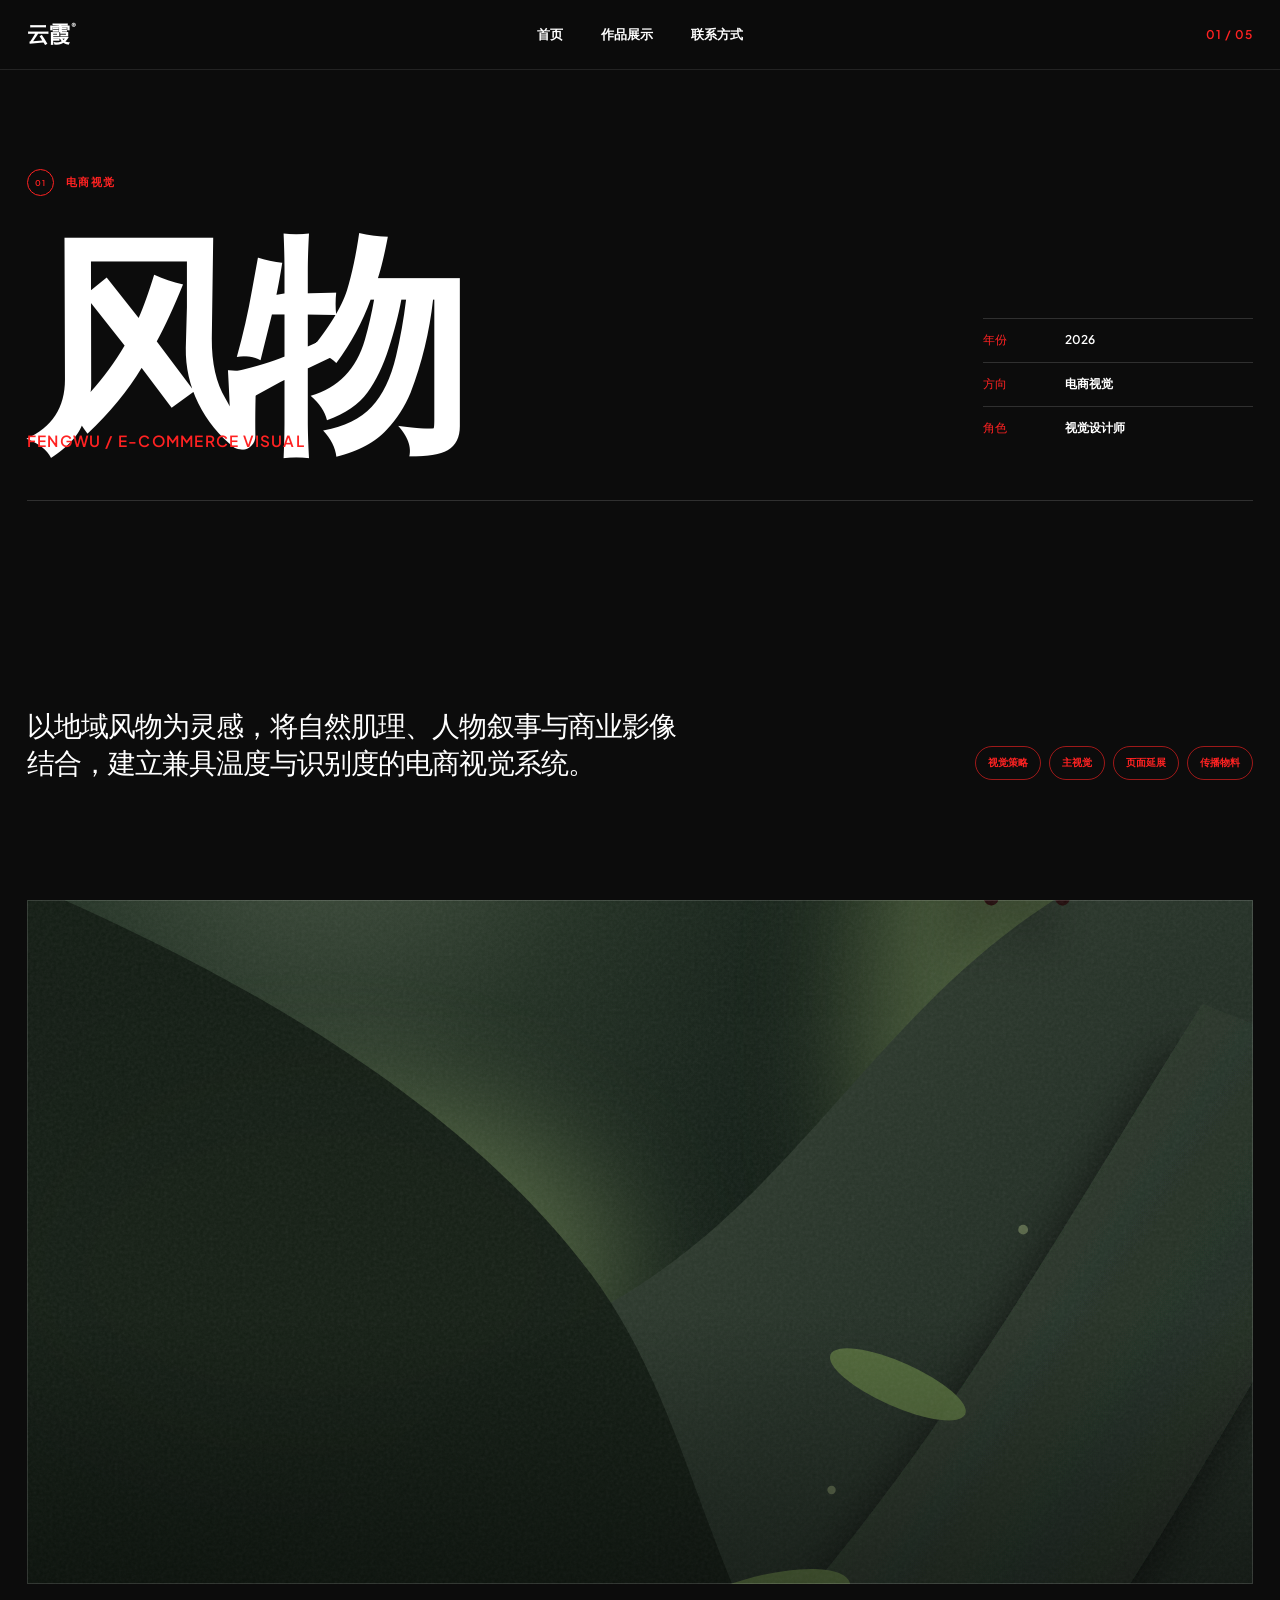
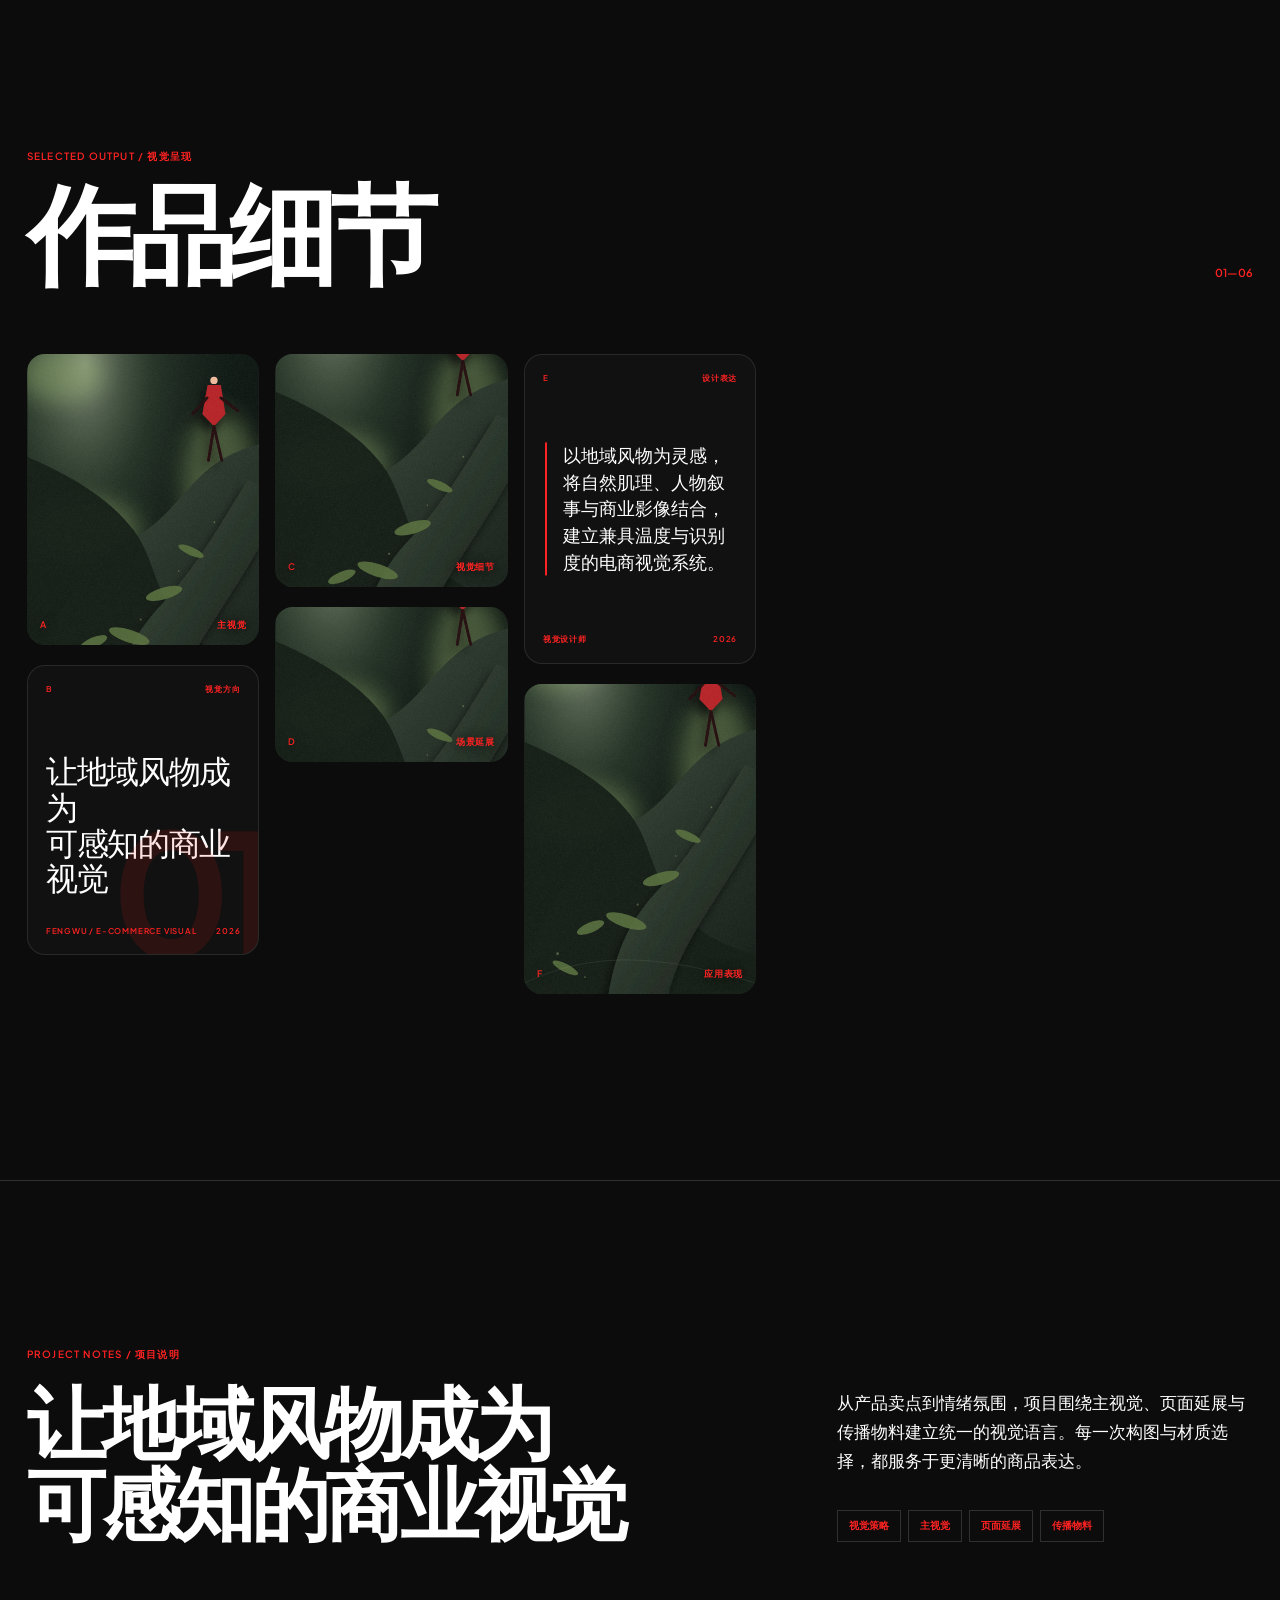
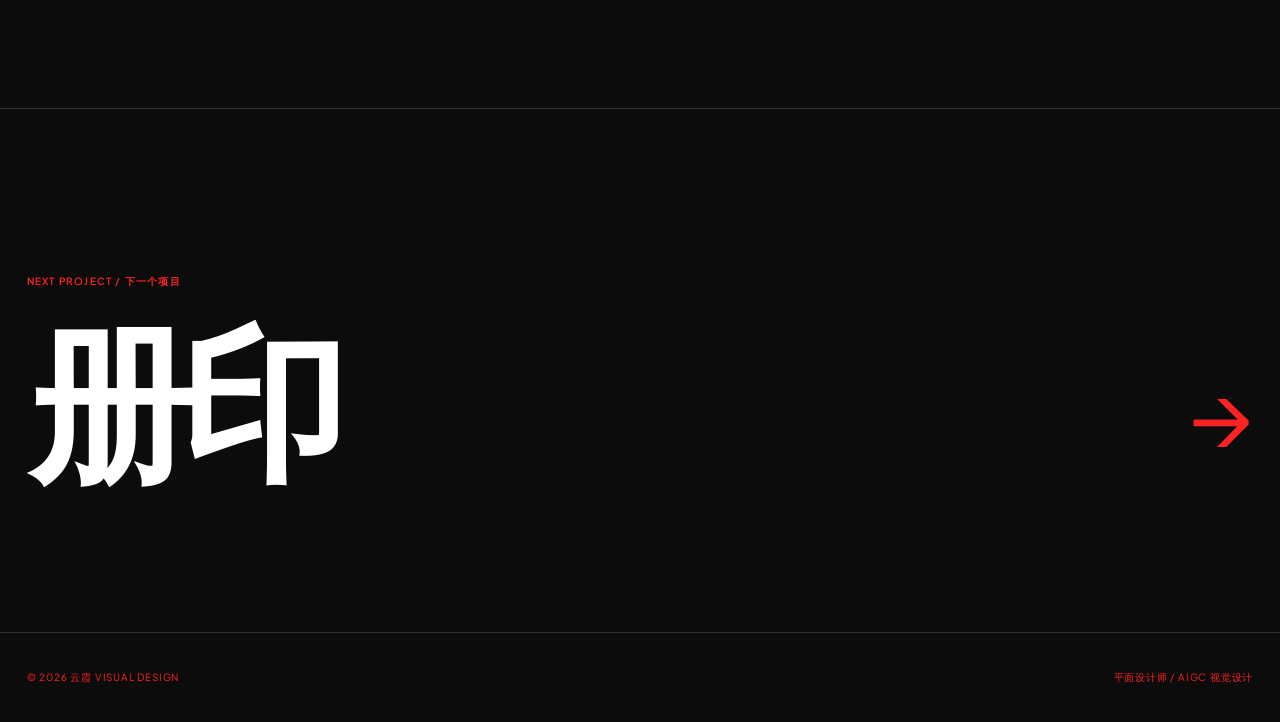
==== works/fengwu/index.html @ 3087b974 "Add project detail pages" ====
<!doctype html>
<html lang="zh-CN">
  <head>
    <meta charset="UTF-8" />
    <meta name="viewport" content="width=device-width, initial-scale=1.0" />
    <meta name="description" content="云霞视觉设计项目：风物，电商视觉与视觉设计。" />
    <title>风物｜云霞视觉设计</title>
    <link rel="stylesheet" href="../project.css" />
  </head>
  <body data-project="fengwu">
    <div class="project-progress"><span data-project-progress></span></div>
    <header class="project-nav">
      <a class="project-logo cursor-target" href="../../index.html" data-cursor-label="返回首页">云霞<span>®</span></a>
      <nav>
        <a class="cursor-target" href="../../index.html" data-cursor-label="首页">首页</a>
        <a class="cursor-target" href="../../index.html#other-works" data-cursor-label="作品展示">作品展示</a>
        <a class="cursor-target" href="../../index.html#contact" data-cursor-label="联系方式">联系方式</a>
      </nav>
      <span class="project-counter" data-project-counter>01 / 05</span>
    </header>
    <main class="project-main">
      <section class="project-hero">
        <div>
          <p class="project-kicker"><span data-hero-index>01</span><span data-hero-category>电商视觉</span></p>
          <h1 data-hero-title>风物</h1>
          <p class="project-english" data-hero-english>FENGWU / E-COMMERCE VISUAL</p>
        </div>
        <dl class="project-meta">
          <div><dt>年份</dt><dd data-project-year>2026</dd></div>
          <div><dt>方向</dt><dd data-project-category>电商视觉</dd></div>
          <div><dt>角色</dt><dd data-project-role>视觉设计师</dd></div>
        </dl>
        <div class="project-intro">
          <p data-hero-intro></p>
          <ul class="project-tags" data-project-tags></ul>
        </div>
      </section>
      <figure class="hero-cover" data-cover-frame>
        <img data-cover-image src="../../assets/project-bloom.svg" alt="风物项目主视觉" />
      </figure>
      <section class="gallery-section">
        <header class="gallery-head" data-reveal>
          <div><p>SELECTED OUTPUT / 视觉呈现</p><h2>作品细节</h2></div>
          <span>01—06</span>
        </header>
        <div class="project-gallery" data-project-gallery></div>
      </section>
      <section class="project-notes">
        <div data-reveal><p class="notes-label">PROJECT NOTES / 项目说明</p><h2 data-note-title></h2></div>
        <div class="notes-copy" data-reveal><p data-note-copy></p><div class="notes-tags" data-note-tags></div></div>
      </section>
      <a class="next-project cursor-target" href="../ceyin/" data-next-link data-cursor-label="查看下一个项目">
        <div><p class="next-label">NEXT PROJECT / 下一个项目</p><h2 data-next-title>册印</h2></div>
        <span class="next-arrow">→</span>
      </a>
      <footer class="project-footer"><span>© 2026 云霞 VISUAL DESIGN</span><span>平面设计师 / AIGC 视觉设计</span></footer>
    </main>
    <script src="../project.js"></script>
    <script src="../../target-cursor.js"></script>
  </body>
</html>
---- works/project.css ----
@font-face {
  font-family: "Plus Jakarta Sans";
  src: url("../fonts/PlusJakartaSans-Variable.woff2") format("woff2");
  font-style: normal;
  font-weight: 200 800;
  font-display: swap;
}

:root {
  --black: #0c0c0c;
  --white: #ffffff;
  --red: #ff2222;
  --line: rgba(255, 255, 255, 0.15);
  --gutter: clamp(20px, 2.1vw, 34px);
}

* {
  box-sizing: border-box;
}

html {
  color-scheme: dark;
  background: var(--black);
  scroll-behavior: smooth;
}

body {
  margin: 0;
  color: var(--white);
  background: var(--black);
  font-family: "Plus Jakarta Sans", "Microsoft YaHei UI", sans-serif;
  -webkit-font-smoothing: antialiased;
}

::selection {
  color: var(--white);
  background: var(--red);
}

a {
  color: inherit;
  text-decoration: none;
}

button {
  color: inherit;
  font: inherit;
}

img {
  display: block;
  width: 100%;
}

.project-progress {
  position: fixed;
  z-index: 120;
  top: 0;
  left: 0;
  width: 100%;
  height: 2px;
  pointer-events: none;
}

.project-progress span {
  display: block;
  width: 0;
  height: 100%;
  background: var(--red);
}

.project-nav {
  position: fixed;
  z-index: 100;
  top: 0;
  left: 0;
  width: 100%;
  height: 70px;
  padding: 0 var(--gutter);
  display: grid;
  grid-template-columns: 1fr auto 1fr;
  align-items: center;
  background: rgba(12, 12, 12, 0.72);
  border-bottom: 1px solid rgba(255, 255, 255, 0.1);
  backdrop-filter: blur(18px);
}

.project-logo {
  justify-self: start;
  display: inline-flex;
  align-items: flex-start;
  gap: 3px;
  font-size: 22px;
  font-weight: 700;
  letter-spacing: -0.06em;
}

.project-logo span {
  margin-top: 2px;
  font-size: 8px;
  letter-spacing: 0;
}

.project-nav nav {
  display: flex;
  gap: clamp(22px, 3vw, 48px);
  font-size: 13px;
  font-weight: 600;
}

.project-nav nav a,
.next-project,
.project-logo {
  transition: color 0.25s ease;
}

.project-nav nav a:hover,
.next-project:hover,
.project-logo:hover {
  color: var(--red);
}

.project-counter {
  justify-self: end;
  color: var(--red);
  font-size: 12px;
  font-weight: 600;
  letter-spacing: 0.08em;
}

.project-main {
  padding-top: 70px;
}

.project-hero {
  min-height: calc(100vh - 70px);
  padding: clamp(90px, 11vh, 140px) var(--gutter) 70px;
  display: grid;
  grid-template-columns: minmax(0, 1fr) minmax(270px, 0.28fr);
  grid-template-rows: auto 1fr auto;
  gap: 50px var(--gutter);
  opacity: 0;
  transform: translateY(18px);
  transition: opacity 0.8s ease, transform 0.8s ease;
}

.project-hero.is-visible {
  opacity: 1;
  transform: none;
}

.project-kicker {
  margin: 0;
  display: flex;
  align-items: center;
  gap: 12px;
  color: var(--red);
  font-size: 11px;
  font-weight: 600;
  letter-spacing: 0.12em;
}

.project-kicker span:first-child {
  width: 27px;
  height: 27px;
  border: 1px solid var(--red);
  border-radius: 50%;
  display: grid;
  place-items: center;
  font-size: 8px;
}

.project-hero h1 {
  align-self: center;
  margin: 50px 0 10px;
  font-size: clamp(120px, 18vw, 280px);
  font-weight: 700;
  line-height: 0.76;
  letter-spacing: -0.08em;
}

.project-english {
  margin: 0;
  color: var(--red);
  font-size: clamp(13px, 1.2vw, 18px);
  font-weight: 600;
  letter-spacing: 0.08em;
}

.project-meta {
  align-self: end;
  margin: 0;
}

.project-meta div {
  display: grid;
  grid-template-columns: 70px 1fr;
  gap: 12px;
  padding: 13px 0;
  border-top: 1px solid var(--line);
  font-size: 12px;
}

.project-meta dt {
  color: var(--red);
}

.project-meta dd {
  margin: 0;
  font-weight: 600;
}

.project-intro {
  grid-column: 1 / -1;
  display: grid;
  grid-template-columns: minmax(0, 0.58fr) minmax(300px, 0.42fr);
  align-items: end;
  gap: 7vw;
  padding-top: 26px;
  border-top: 1px solid var(--line);
}

.project-intro > p {
  max-width: 850px;
  margin: 0;
  font-size: clamp(21px, 2.15vw, 34px);
  font-weight: 500;
  line-height: 1.35;
  letter-spacing: -0.035em;
}

.project-tags {
  margin: 0;
  padding: 0;
  display: flex;
  flex-wrap: wrap;
  justify-content: flex-end;
  gap: 8px;
  list-style: none;
}

.project-tags li {
  padding: 9px 12px;
  border: 1px solid rgba(255, 34, 34, 0.6);
  border-radius: 999px;
  color: var(--red);
  font-size: 10px;
  font-weight: 600;
}

.hero-cover {
  position: relative;
  height: min(76vh, 900px);
  min-height: 540px;
  margin: 0 var(--gutter);
  overflow: hidden;
  background: #161616;
}

.hero-cover::after {
  content: "";
  position: absolute;
  inset: 0;
  box-shadow: inset 0 0 0 1px rgba(255, 255, 255, 0.14);
  background: linear-gradient(180deg, transparent 60%, rgba(0, 0, 0, 0.34));
  pointer-events: none;
}

.hero-cover img {
  width: 100%;
  height: 100%;
  object-fit: cover;
  transform: scale(1.015);
  transition: transform 1.4s cubic-bezier(0.2, 0.7, 0.2, 1);
}

.hero-cover:hover img {
  transform: scale(1);
}

.gallery-section,
.project-notes,
.next-project {
  padding: clamp(110px, 13vw, 210px) var(--gutter);
}

.gallery-head {
  margin-bottom: 75px;
  display: flex;
  justify-content: space-between;
  align-items: flex-end;
  gap: 30px;
}

.gallery-head p,
.notes-label,
.next-label {
  margin: 0;
  color: var(--red);
  font-size: 10px;
  font-weight: 600;
  letter-spacing: 0.12em;
}

.gallery-head h2,
.project-notes h2 {
  margin: 18px 0 0;
  font-size: clamp(54px, 8.4vw, 132px);
  font-weight: 600;
  line-height: 0.9;
  letter-spacing: -0.065em;
}

.gallery-head > span {
  color: var(--red);
  font-size: 11px;
  font-weight: 600;
}

.project-gallery {
  columns: 5;
  column-gap: 16px;
}

.gallery-card {
  display: inline-block;
  width: 100%;
  margin: 0 0 16px;
  overflow: hidden;
  border-radius: 18px;
  break-inside: avoid;
}

.gallery-card--image {
  position: relative;
  aspect-ratio: var(--ratio);
  background: #171717;
}

.gallery-card--image img {
  width: 100%;
  height: 100%;
  object-fit: cover;
  object-position: var(--position);
  transition: transform 0.9s cubic-bezier(0.2, 0.7, 0.2, 1);
}

.gallery-card--image:hover img {
  transform: scale(1.04);
}

.gallery-card--image figcaption {
  position: absolute;
  right: 13px;
  bottom: 13px;
  left: 13px;
  display: flex;
  justify-content: space-between;
  color: var(--red);
  font-size: 9px;
  font-weight: 600;
  letter-spacing: 0.08em;
  text-shadow: 0 1px 12px rgba(0, 0, 0, 0.8);
}

.gallery-card--type,
.gallery-card--quote {
  position: relative;
  aspect-ratio: var(--ratio);
  padding: 18px;
  background: #111111;
  border: 1px solid rgba(255, 255, 255, 0.1);
}

.gallery-card__head,
.gallery-card__foot {
  display: flex;
  justify-content: space-between;
  gap: 12px;
  color: var(--red);
  font-size: 8px;
  font-weight: 600;
  letter-spacing: 0.1em;
}

.gallery-card--type h3 {
  position: absolute;
  right: 18px;
  bottom: 58px;
  left: 18px;
  margin: 0;
  font-size: clamp(25px, 2.5vw, 38px);
  font-weight: 500;
  line-height: 1.12;
  letter-spacing: -0.04em;
}

.gallery-card__mark {
  position: absolute;
  right: -8px;
  bottom: -20px;
  color: rgba(255, 34, 34, 0.12);
  font-size: 170px;
  font-weight: 700;
  line-height: 1;
  letter-spacing: -0.1em;
}

.gallery-card--quote blockquote {
  position: absolute;
  top: 50%;
  right: 20px;
  left: 20px;
  margin: 0;
  padding-left: 16px;
  border-left: 2px solid var(--red);
  font-size: 18px;
  font-weight: 500;
  line-height: 1.48;
  transform: translateY(-50%);
}

.gallery-card__foot {
  position: absolute;
  right: 18px;
  bottom: 18px;
  left: 18px;
}

.project-notes {
  display: grid;
  grid-template-columns: minmax(0, 0.9fr) minmax(300px, 0.55fr);
  gap: 10vw;
  border-top: 1px solid var(--line);
}

.project-notes h2 {
  max-width: 850px;
  font-size: clamp(50px, 6.2vw, 90px);
  line-height: 1.02;
  letter-spacing: -0.055em;
}

.notes-copy {
  align-self: end;
}

.notes-copy p {
  margin: 0 0 35px;
  font-size: 17px;
  line-height: 1.7;
}

.notes-tags {
  display: flex;
  flex-wrap: wrap;
  gap: 7px;
}

.notes-tags span {
  padding: 8px 11px;
  border: 1px solid var(--line);
  color: var(--red);
  font-size: 10px;
  font-weight: 600;
}

.next-project {
  min-height: 58vh;
  display: flex;
  align-items: flex-end;
  justify-content: space-between;
  gap: 30px;
  border-top: 1px solid var(--line);
}

.next-project h2 {
  margin: 40px 0 0;
  font-size: clamp(72px, 13vw, 210px);
  line-height: 0.82;
  letter-spacing: -0.075em;
}

.next-arrow {
  padding-bottom: 10px;
  color: var(--red);
  font-size: clamp(50px, 7vw, 110px);
  line-height: 1;
}

.project-footer {
  min-height: 90px;
  padding: 20px var(--gutter);
  display: flex;
  justify-content: space-between;
  align-items: center;
  gap: 20px;
  border-top: 1px solid var(--line);
  color: var(--red);
  font-size: 10px;
  letter-spacing: 0.08em;
}

[data-reveal] {
  opacity: 0;
  transform: translateY(24px);
  transition: opacity 0.8s ease, transform 0.8s ease;
}

[data-reveal].is-visible {
  opacity: 1;
  transform: none;
}

.target-cursor {
  position: fixed;
  z-index: 2147483647;
  inset: 0;
  pointer-events: none;
  mix-blend-mode: difference;
}

.target-cursor__corner {
  position: absolute;
  top: 0;
  left: 0;
  box-sizing: border-box;
  border-style: solid;
  border-color: var(--target-cursor-color, #ffffff);
  transform-origin: 0 0;
}

.target-cursor__dot {
  position: absolute;
  top: 0;
  left: 0;
  border-radius: 50%;
  background: var(--target-cursor-color, #ffffff);
}

.target-cursor__label {
  position: absolute;
  top: 0;
  left: 0;
  color: var(--target-cursor-color, #ffffff);
  font-size: 12px;
  font-weight: 500;
  line-height: 1;
  white-space: nowrap;
  opacity: 0;
}

html.target-cursor-active,
html.target-cursor-active * {
  cursor: none !important;
}

@media (max-width: 1100px) {
  .project-gallery {
    columns: 3;
  }

  .project-notes {
    gap: 5vw;
  }
}

@media (max-width: 760px) {
  .project-nav {
    height: 60px;
    grid-template-columns: 1fr auto;
  }

  .project-nav nav {
    display: none;
  }

  .project-counter {
    font-size: 10px;
  }

  .project-main {
    padding-top: 60px;
  }

  .project-hero {
    min-height: auto;
    padding: 90px 20px 55px;
    grid-template-columns: 1fr;
    gap: 34px;
  }

  .project-hero h1 {
    margin: 50px 0 12px;
    font-size: clamp(100px, 32vw, 160px);
  }

  .project-meta {
    width: min(100%, 330px);
  }

  .project-intro {
    grid-template-columns: 1fr;
    gap: 28px;
  }

  .project-intro > p {
    font-size: 20px;
  }

  .project-tags {
    justify-content: flex-start;
  }

  .hero-cover {
    height: 55vh;
    min-height: 390px;
    margin: 0 20px;
  }

  .gallery-section,
  .project-notes,
  .next-project {
    padding: 90px 20px;
  }

  .gallery-head {
    margin-bottom: 45px;
    align-items: flex-start;
    flex-direction: column;
  }

  .gallery-head h2,
  .project-notes h2 {
    font-size: 54px;
  }

  .project-notes h2 {
    font-size: clamp(42px, 12vw, 56px);
    line-height: 1.06;
  }

  .project-gallery {
    columns: 2;
    column-gap: 10px;
  }

  .gallery-card {
    margin-bottom: 10px;
    border-radius: 12px;
  }

  .gallery-card--type h3 {
    font-size: 23px;
  }

  .gallery-card--quote blockquote {
    font-size: 14px;
  }

  .project-notes {
    grid-template-columns: 1fr;
    gap: 50px;
  }

  .next-project {
    min-height: 48vh;
  }

  .next-project h2 {
    font-size: clamp(70px, 23vw, 130px);
  }

  .project-footer {
    align-items: flex-start;
    flex-direction: column;
  }
}

@media (prefers-reduced-motion: reduce) {
  html {
    scroll-behavior: auto;
  }

  *,
  *::before,
  *::after {
    transition-duration: 0.01ms !important;
  }

  [data-reveal],
  .project-hero {
    opacity: 1;
    transform: none;
  }
}
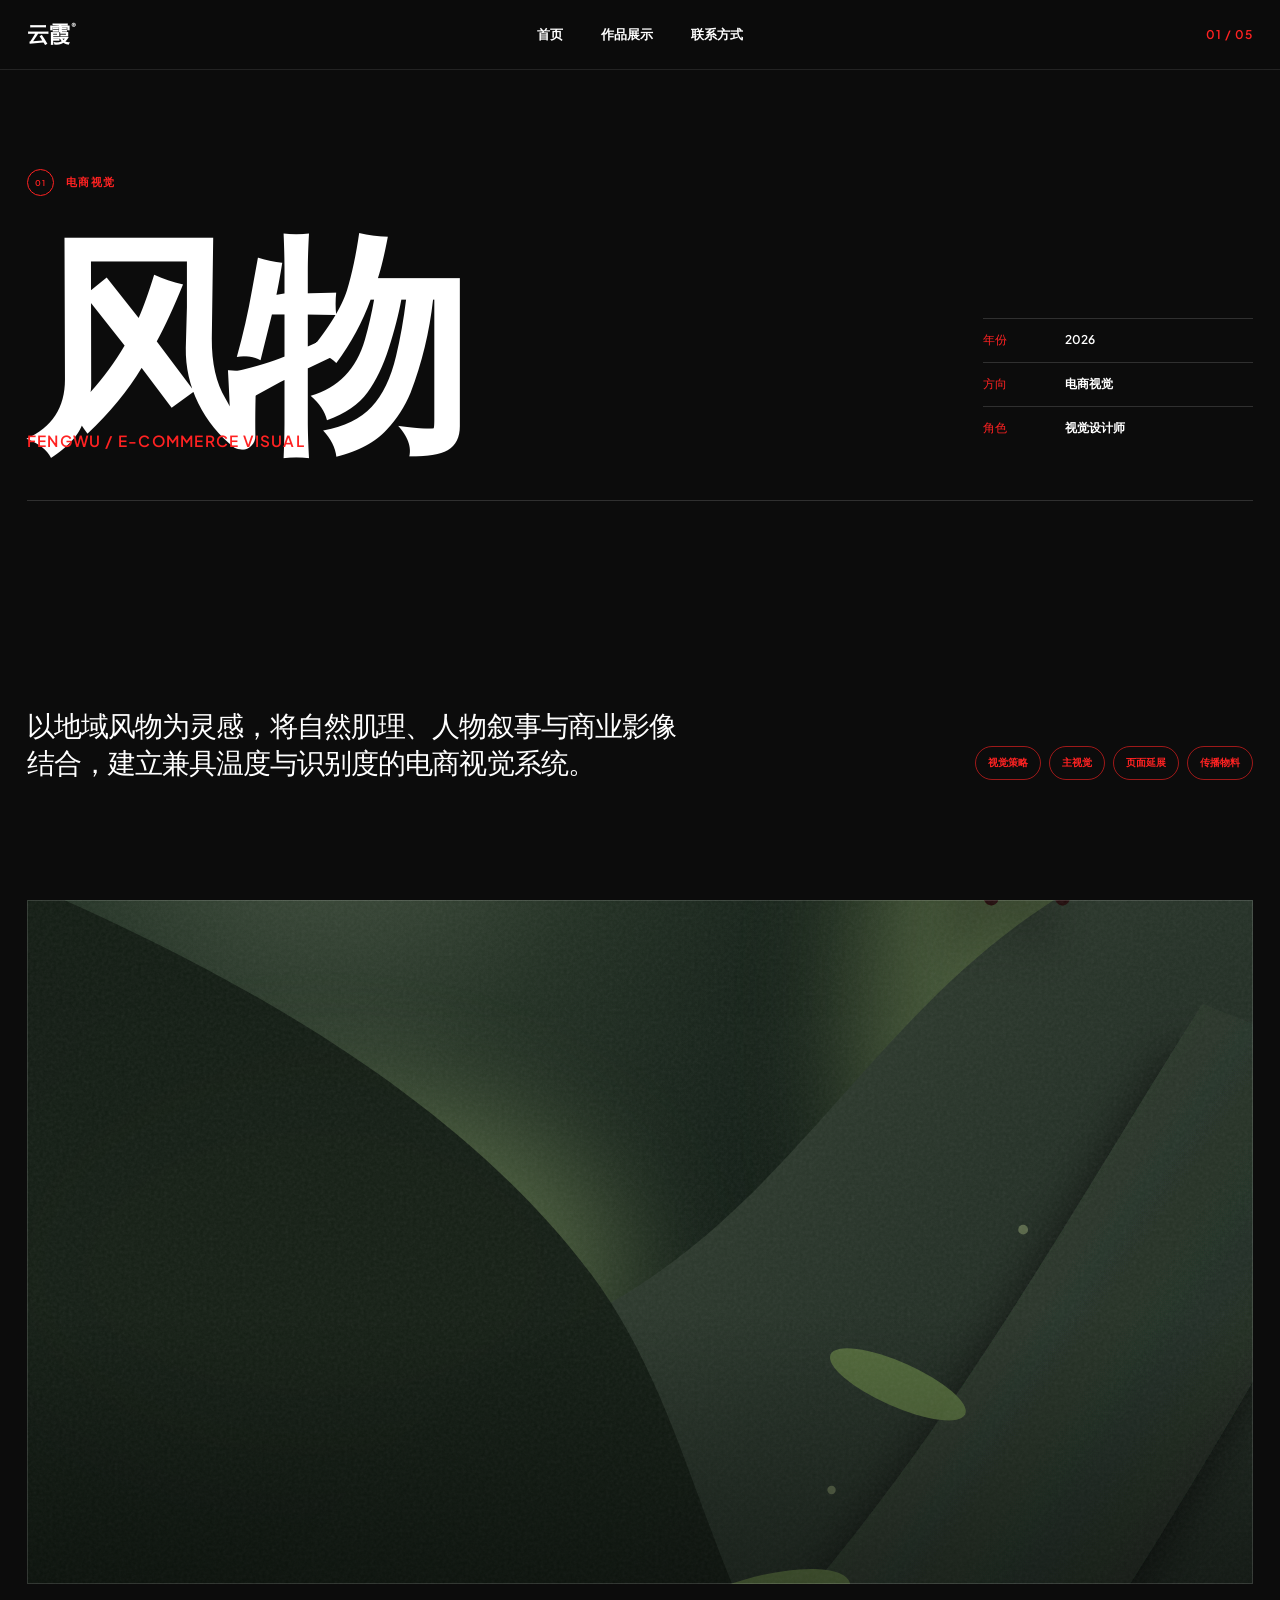
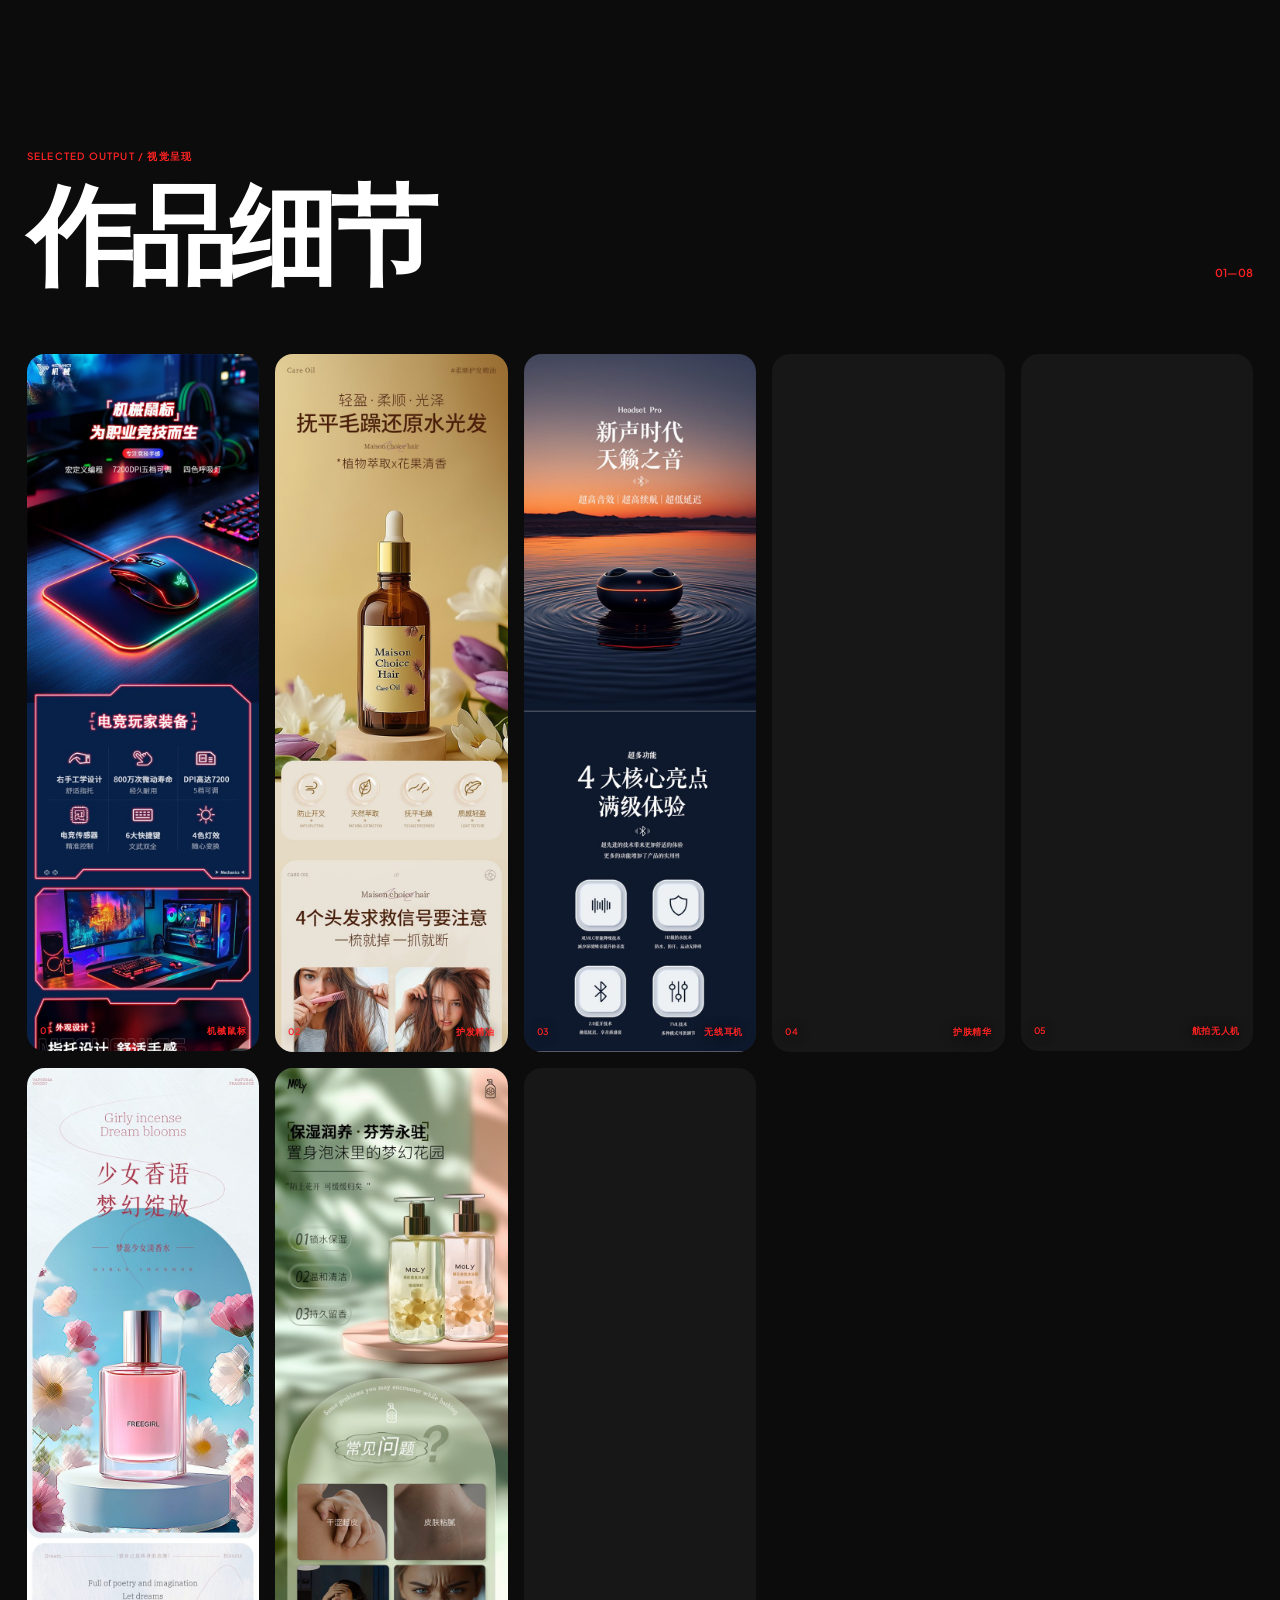
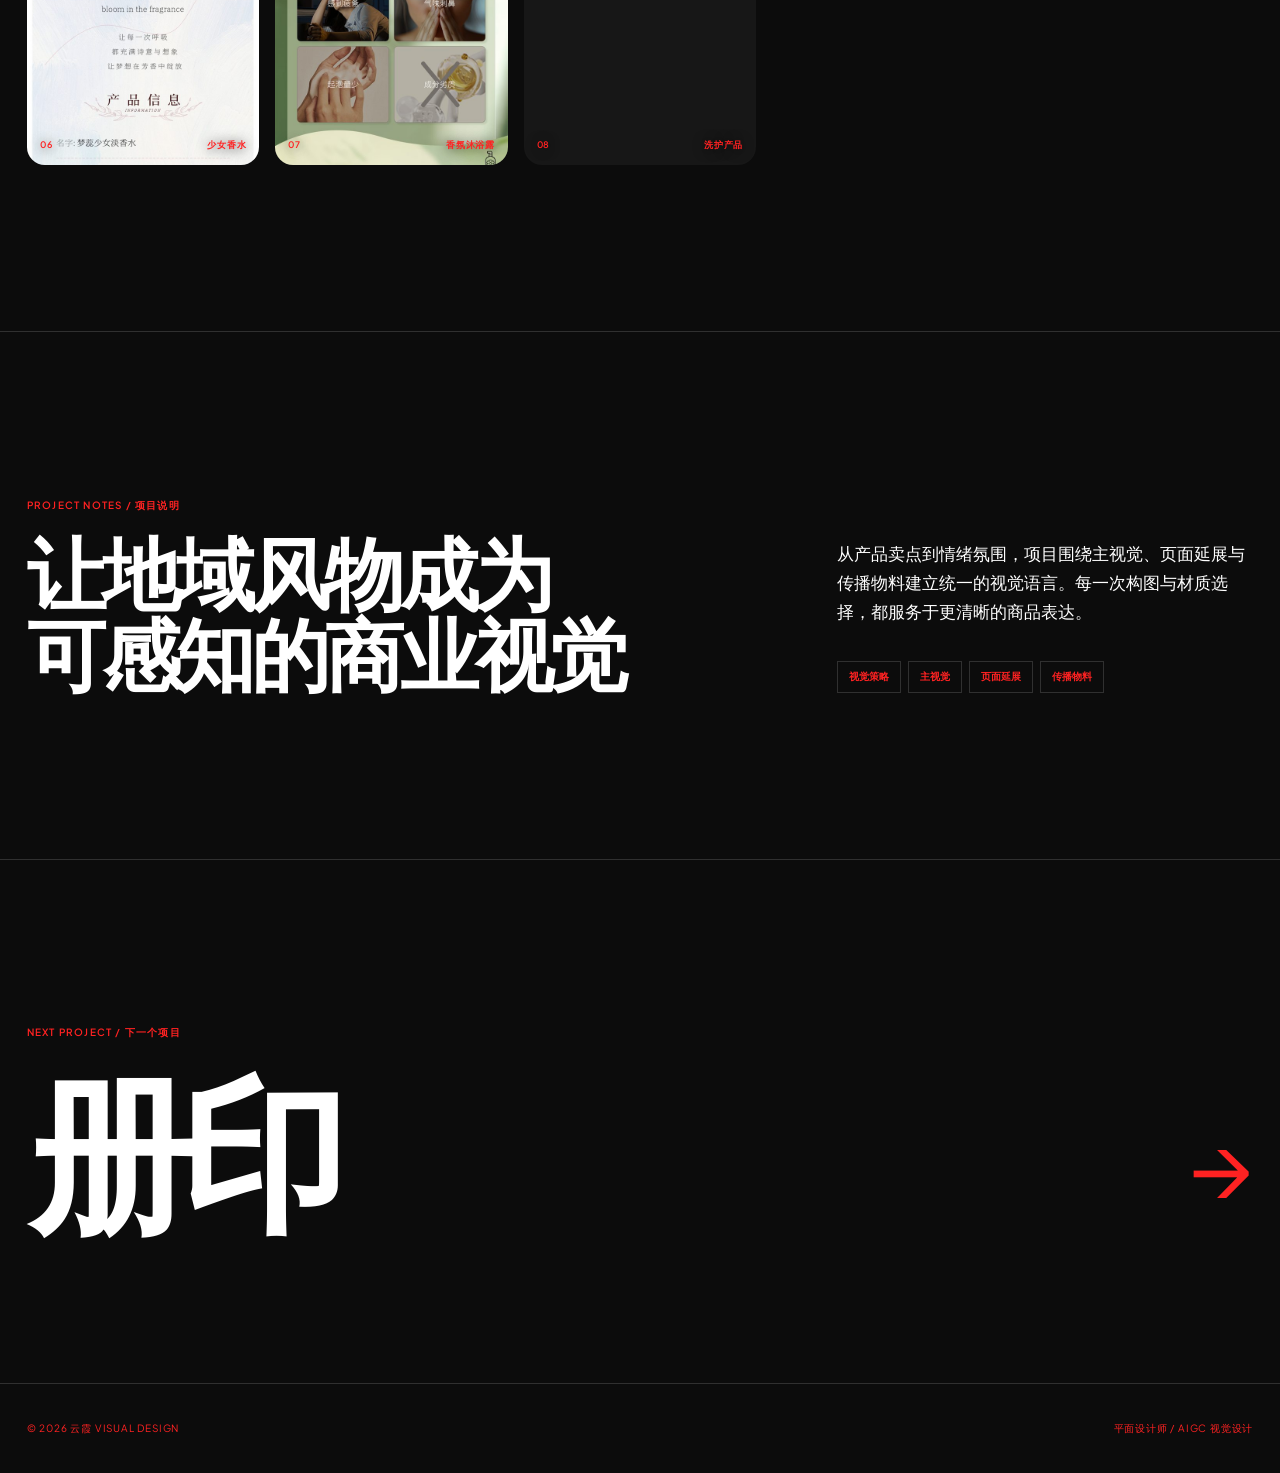
==== commit 9b74a136: "Add Fengwu e-commerce detail gallery" ====
--- a/works/fengwu/index.html
+++ b/works/fengwu/index.html
@@ -41,7 +41,7 @@
       <section class="gallery-section">
         <header class="gallery-head" data-reveal>
           <div><p>SELECTED OUTPUT / 视觉呈现</p><h2>作品细节</h2></div>
-          <span>01—06</span>
+          <span>01—08</span>
         </header>
         <div class="project-gallery" data-project-gallery></div>
       </section>
--- a/works/project.css
+++ b/works/project.css
@@ -322,6 +322,16 @@
   column-gap: 16px;
 }
 
+.project-gallery--grid {
+  display: grid;
+  grid-template-columns: repeat(5, minmax(0, 1fr));
+  gap: 16px;
+}
+
+.project-gallery--grid .gallery-card {
+  margin: 0;
+}
+
 .gallery-card {
   display: inline-block;
   width: 100%;
@@ -560,6 +570,10 @@
     columns: 3;
   }
 
+  .project-gallery--grid {
+    grid-template-columns: repeat(3, minmax(0, 1fr));
+  }
+
   .project-notes {
     gap: 5vw;
   }
@@ -645,6 +659,11 @@
     column-gap: 10px;
   }
 
+  .project-gallery--grid {
+    grid-template-columns: repeat(2, minmax(0, 1fr));
+    gap: 10px;
+  }
+
   .gallery-card {
     margin-bottom: 10px;
     border-radius: 12px;
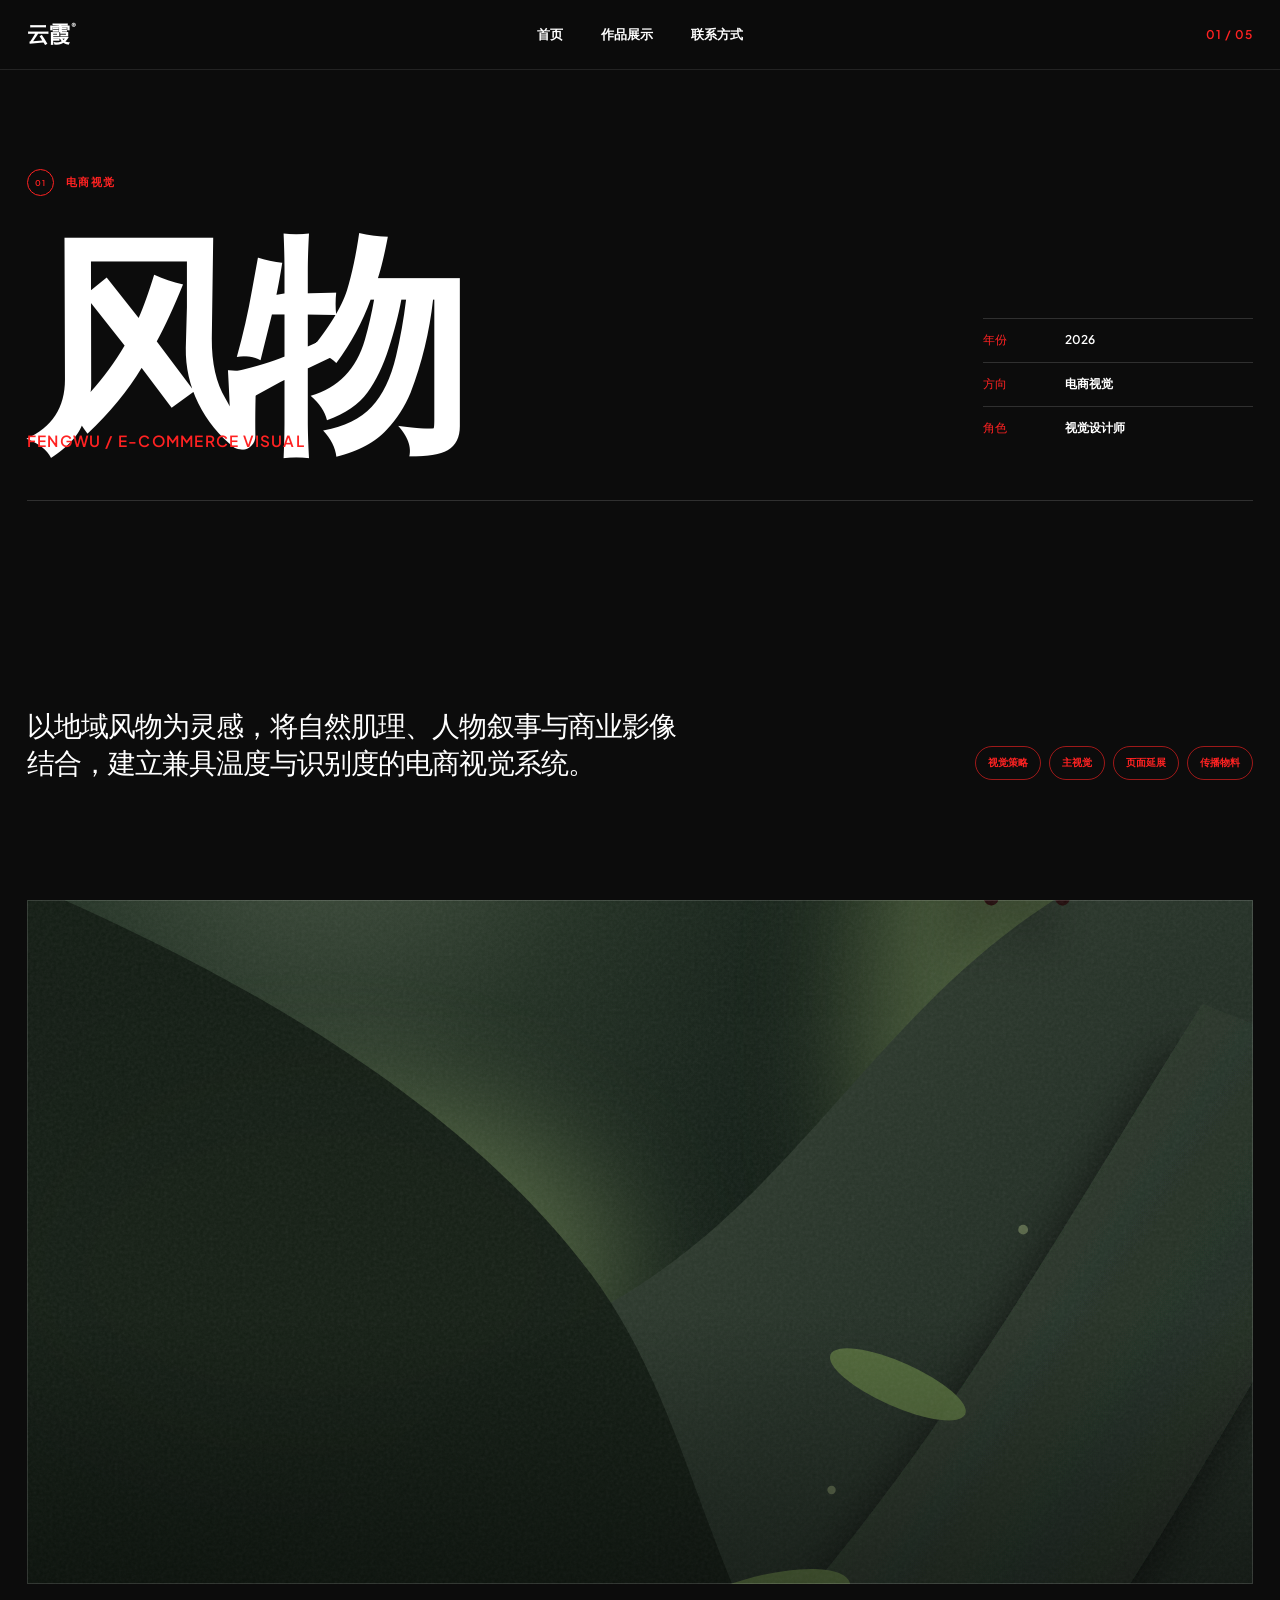
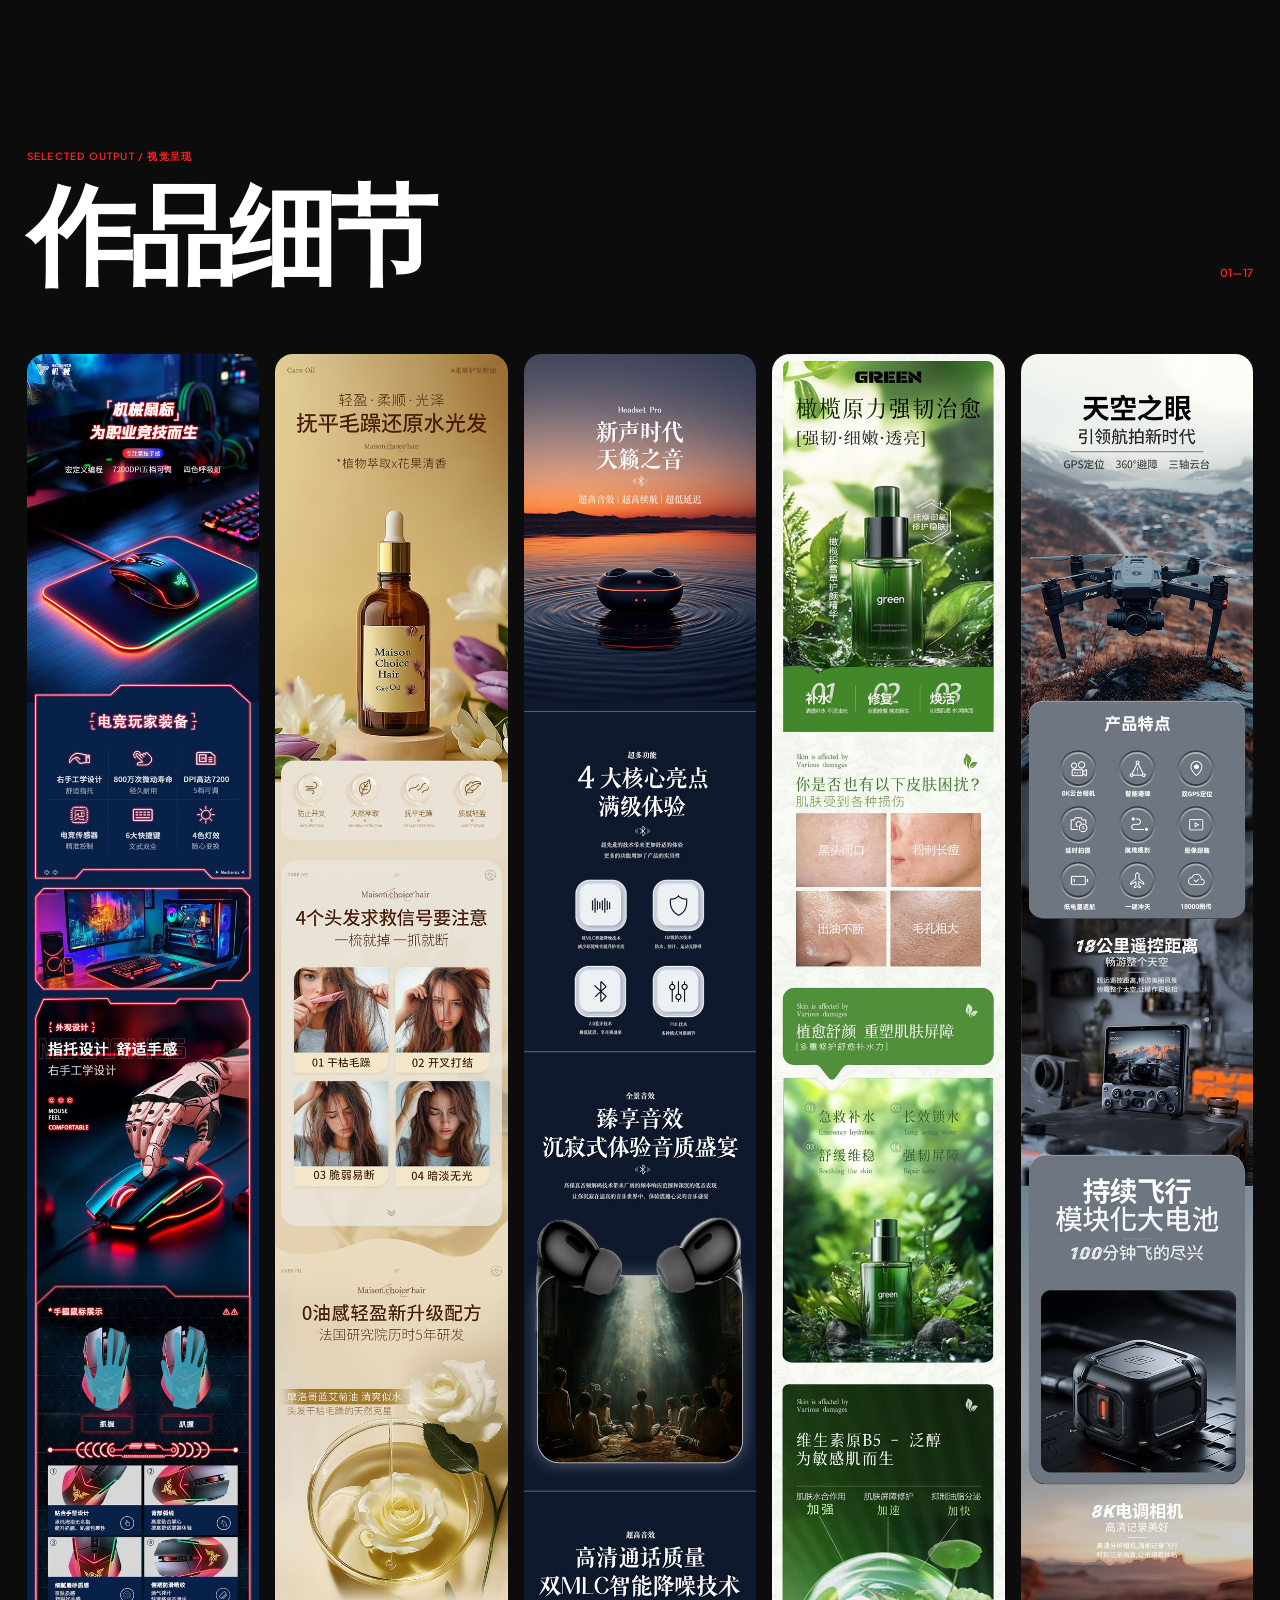
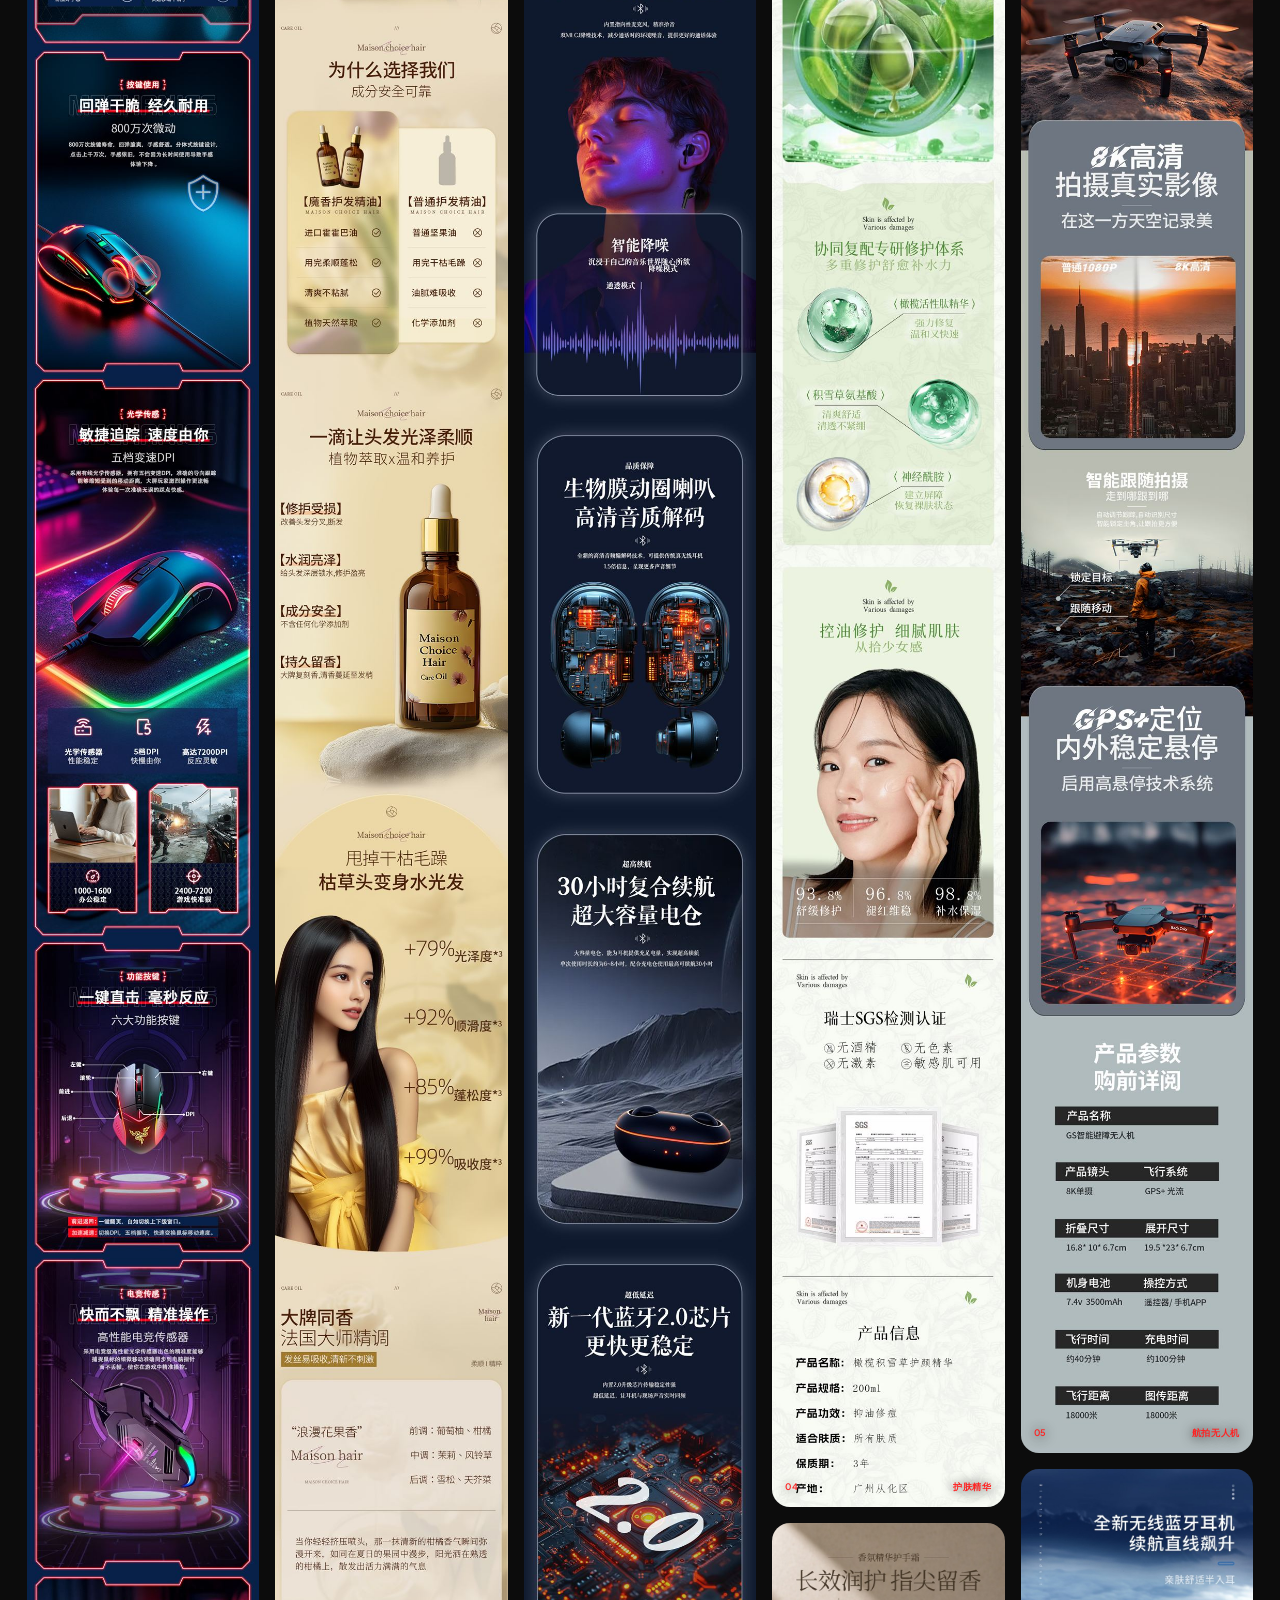
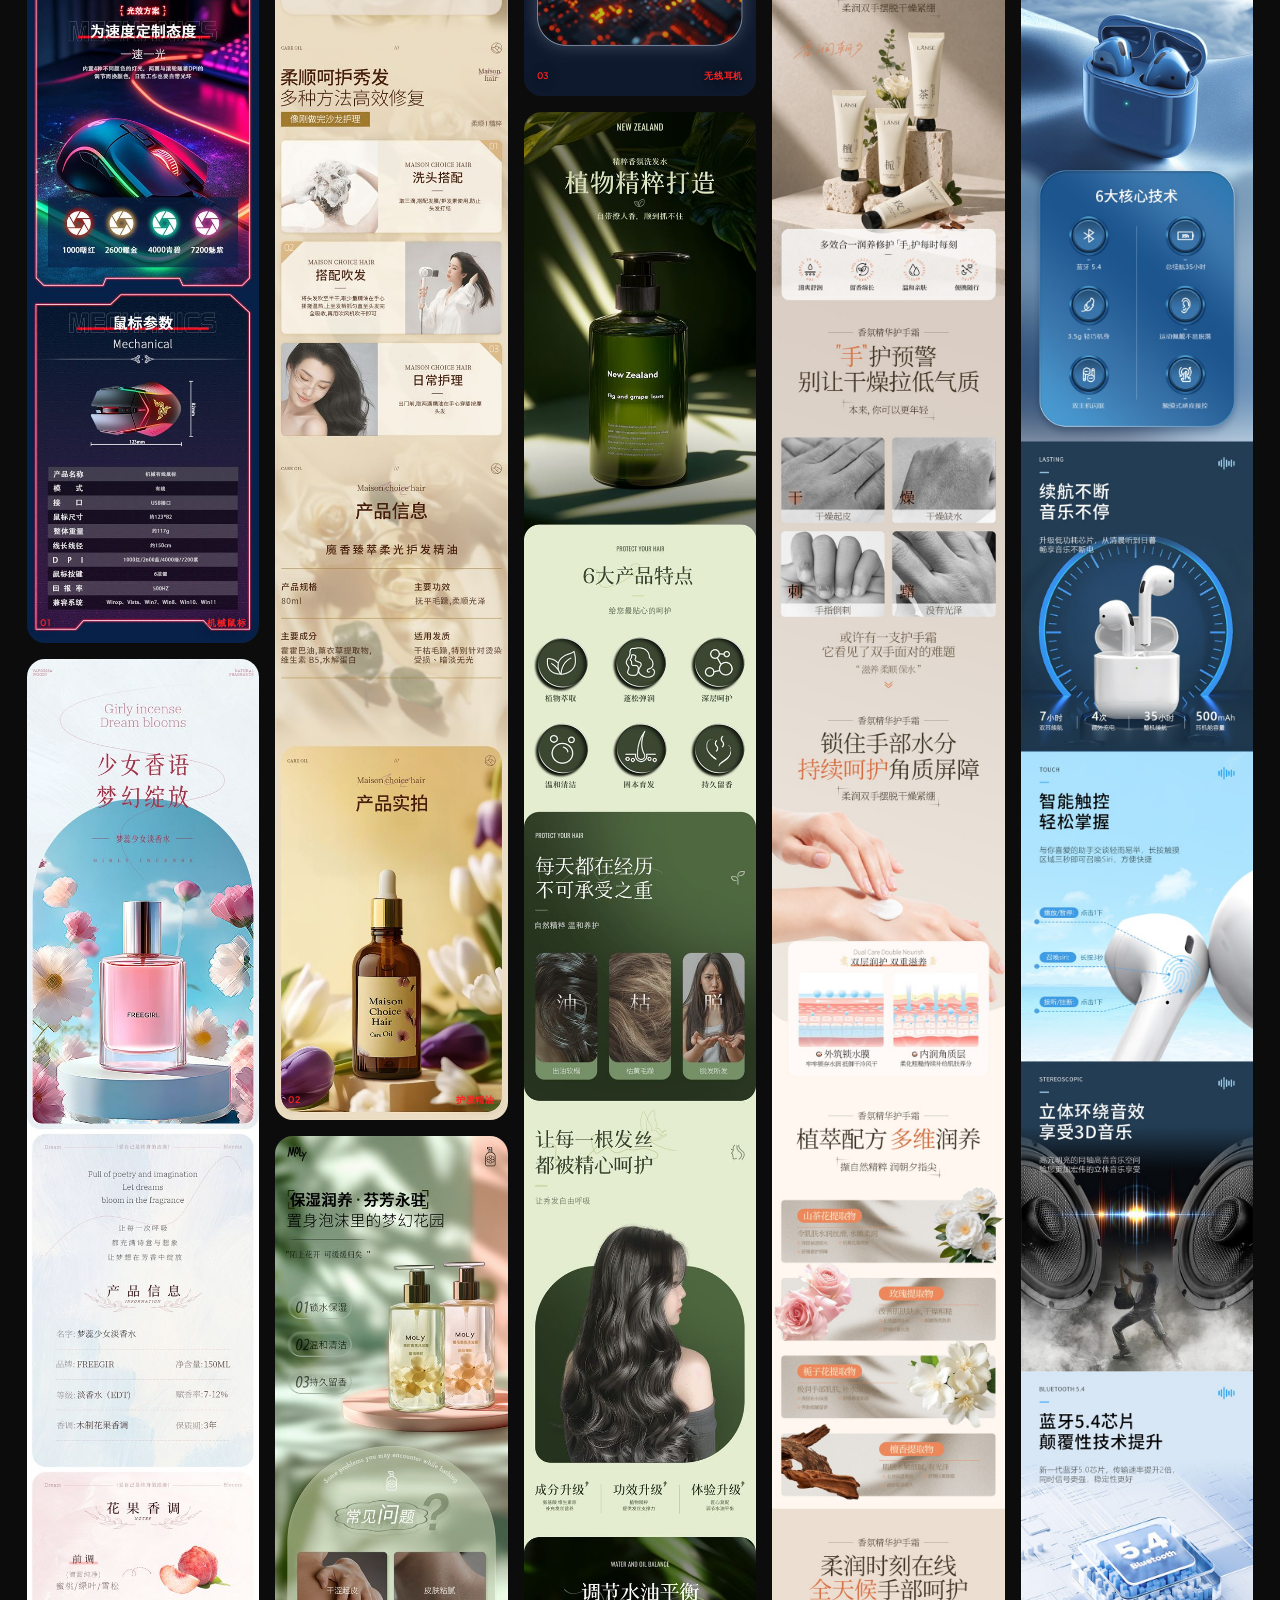
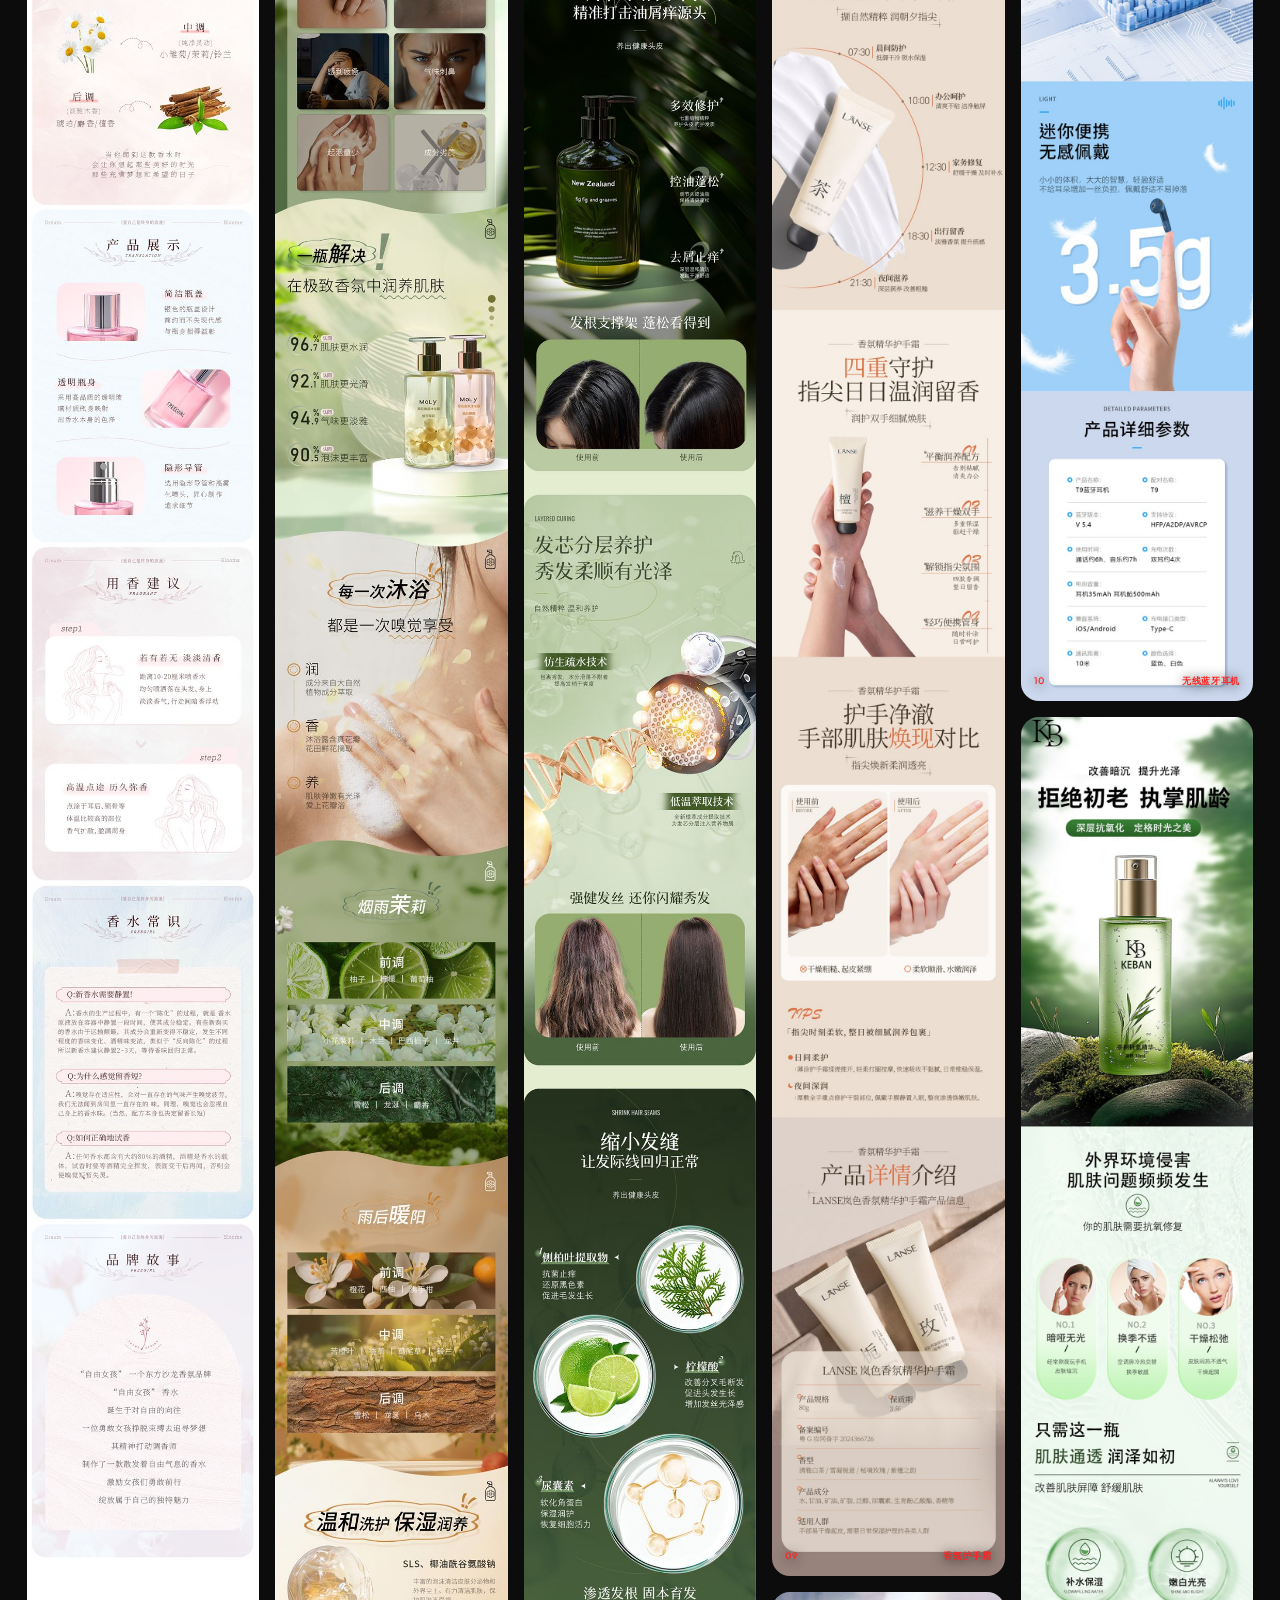
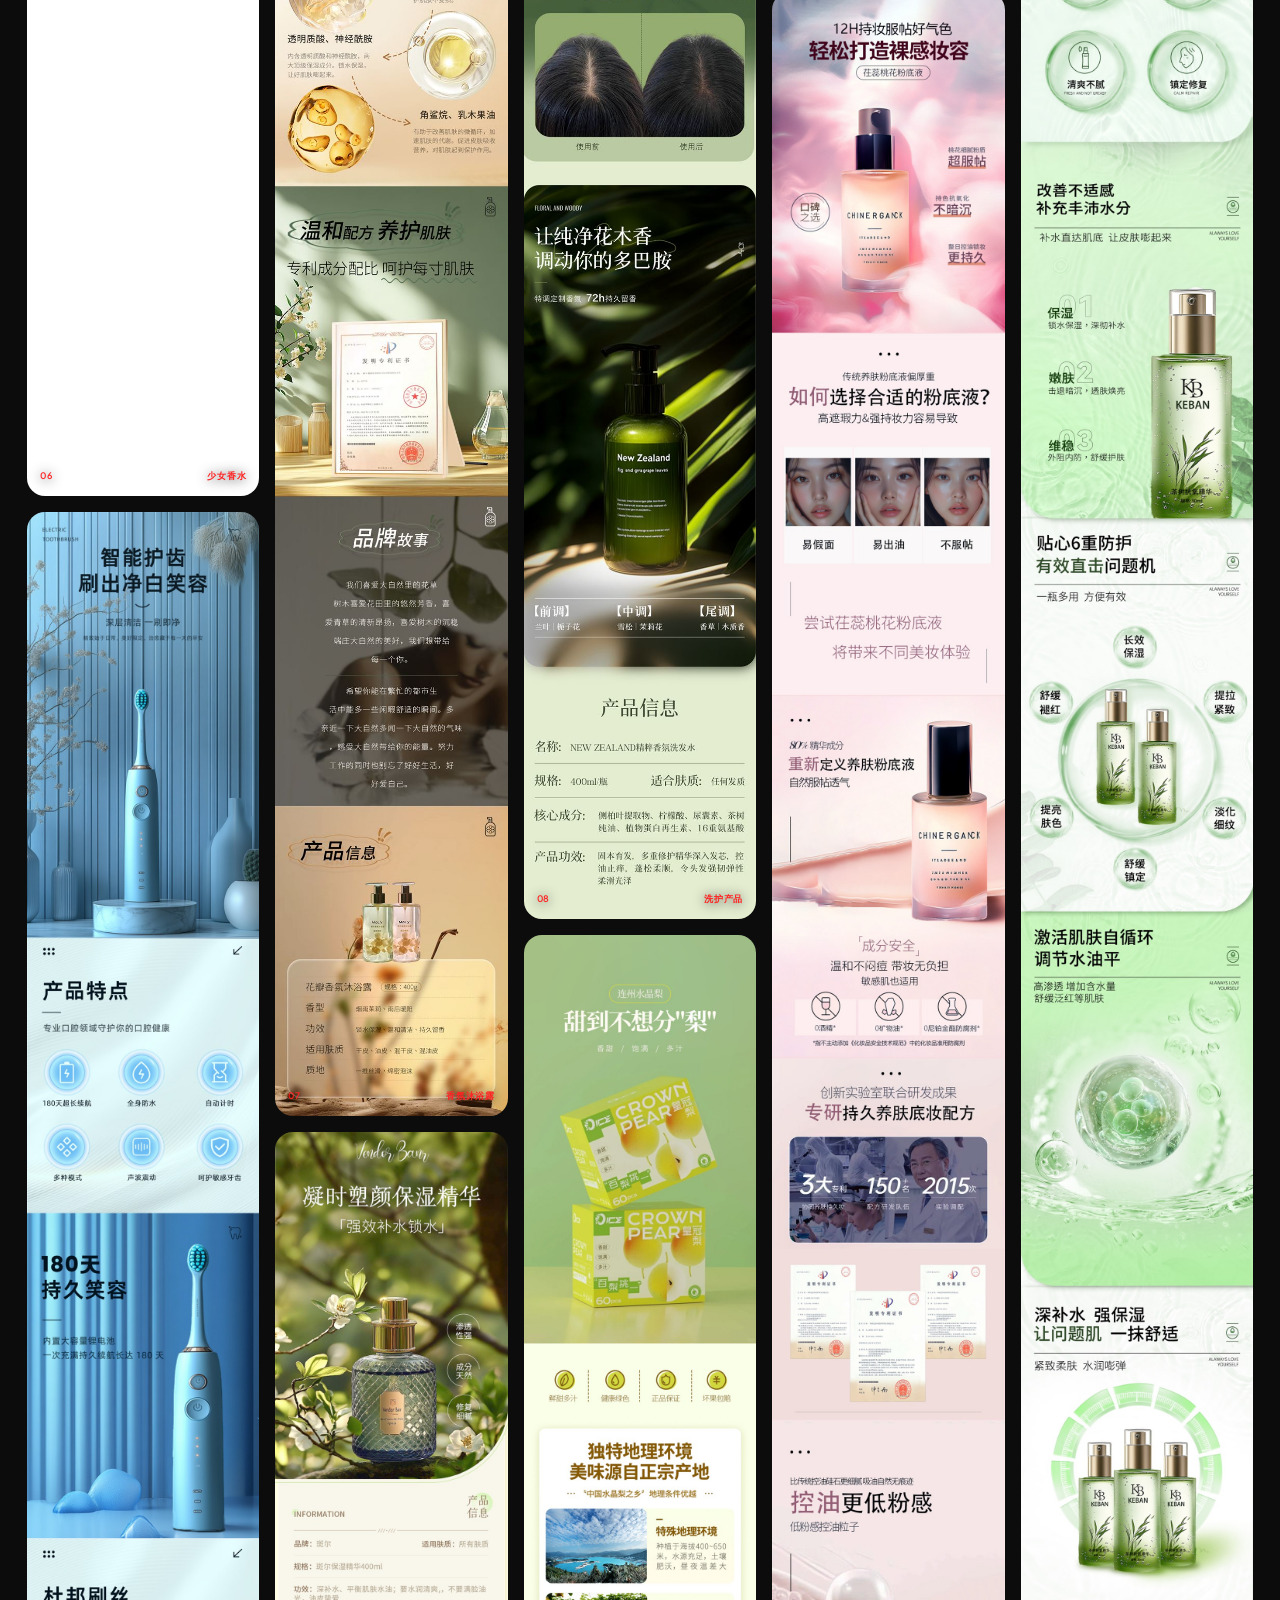
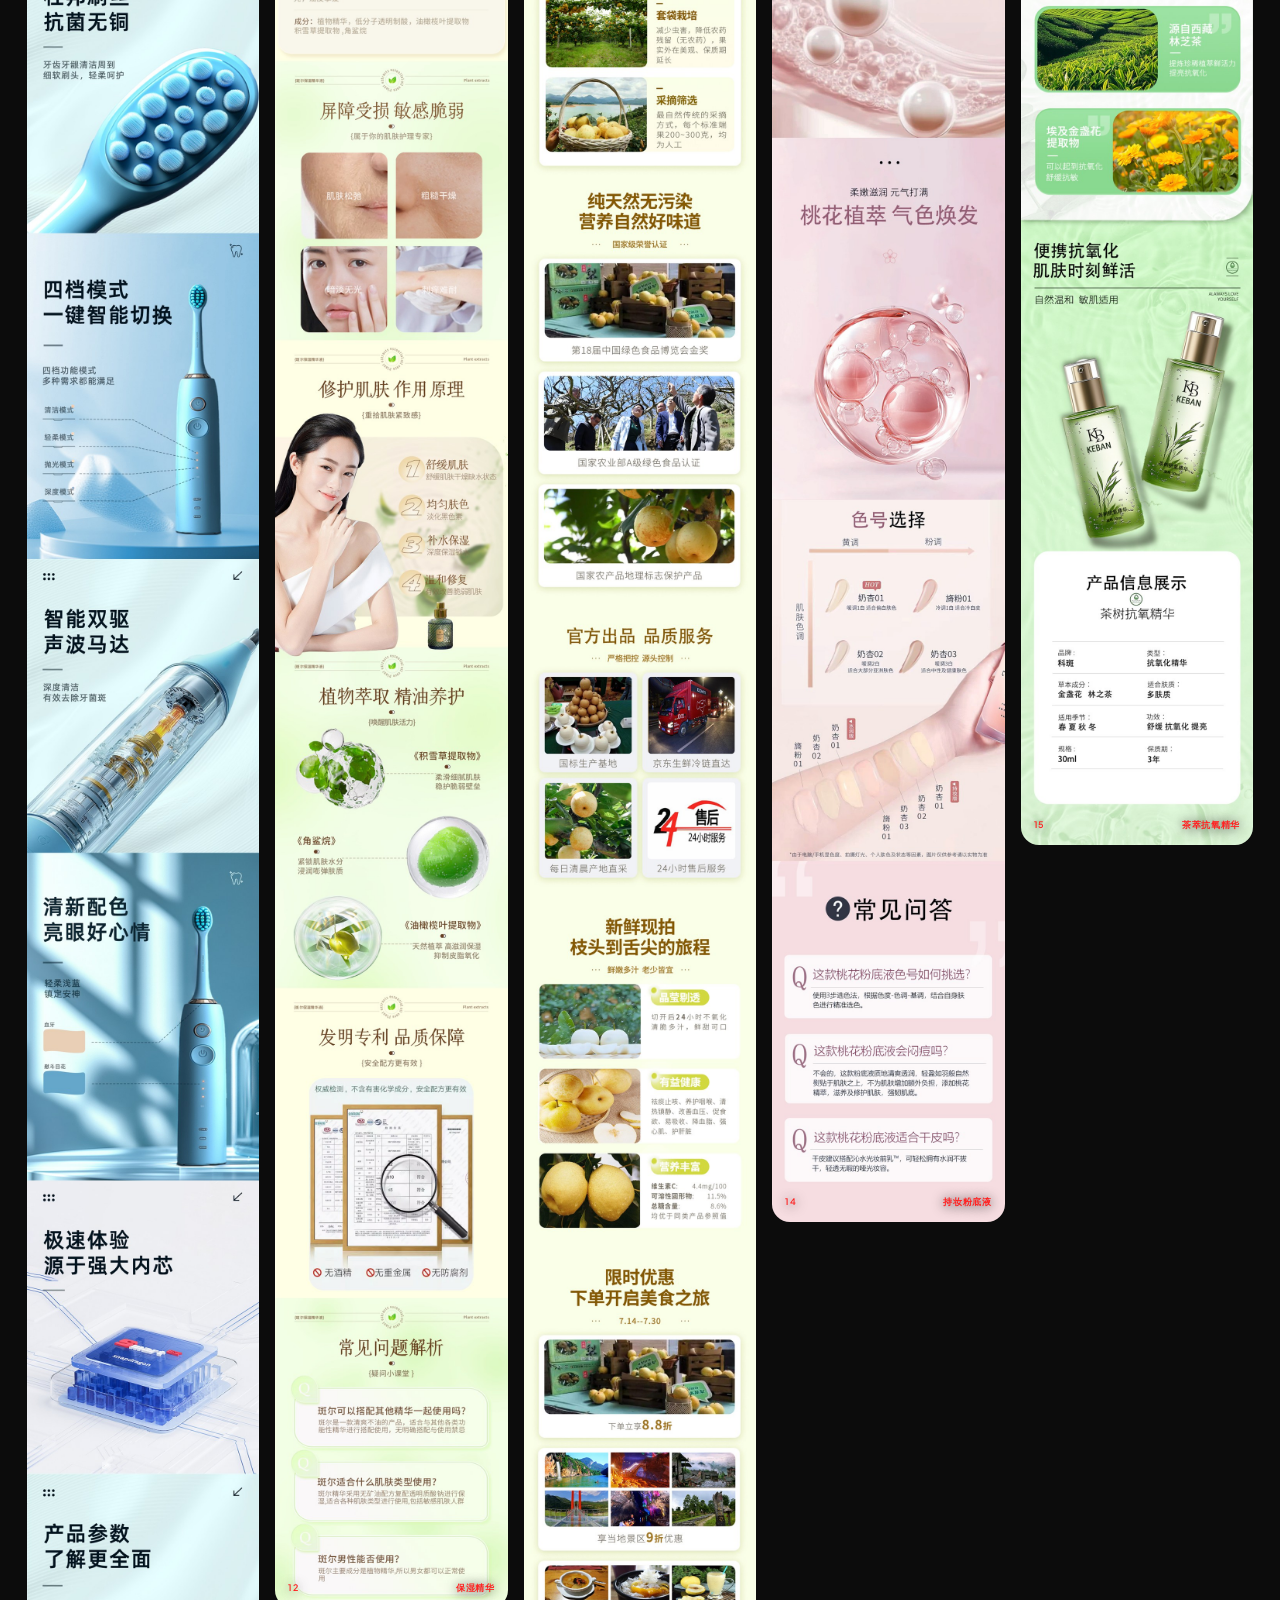
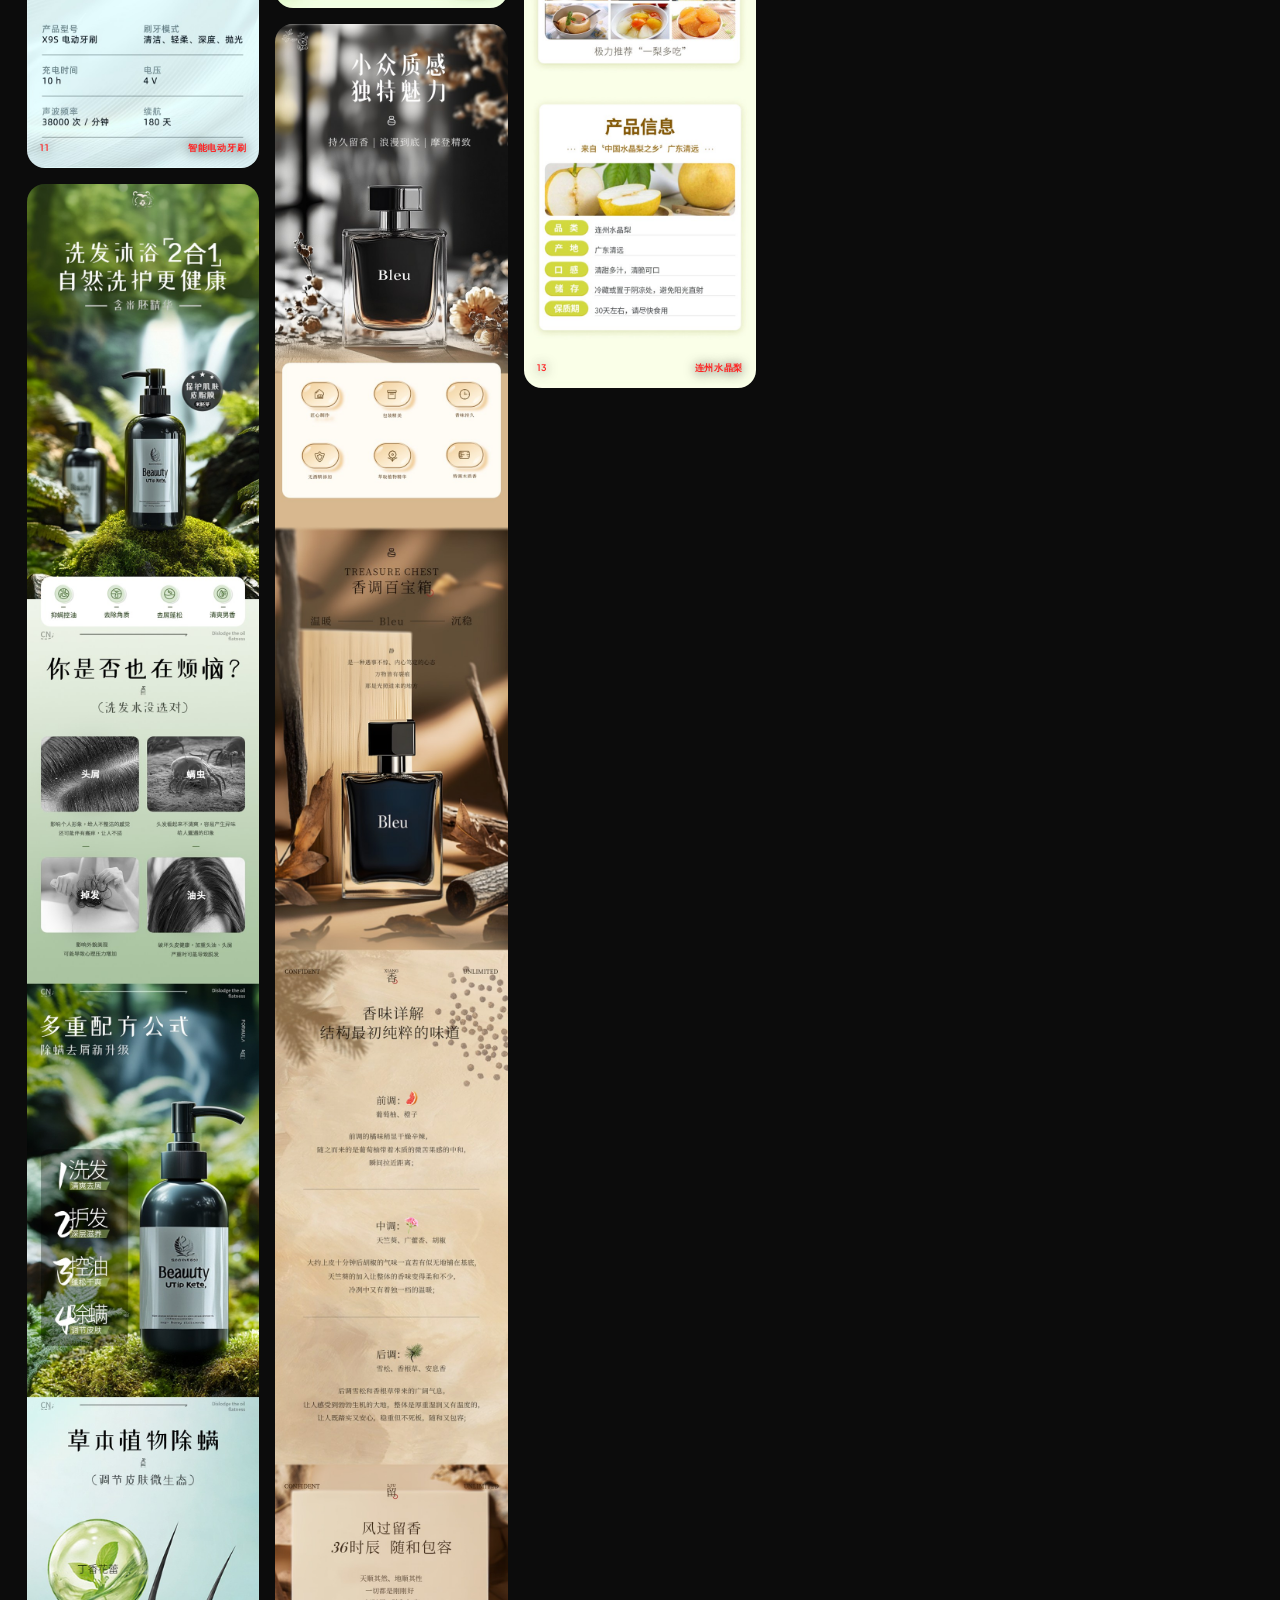
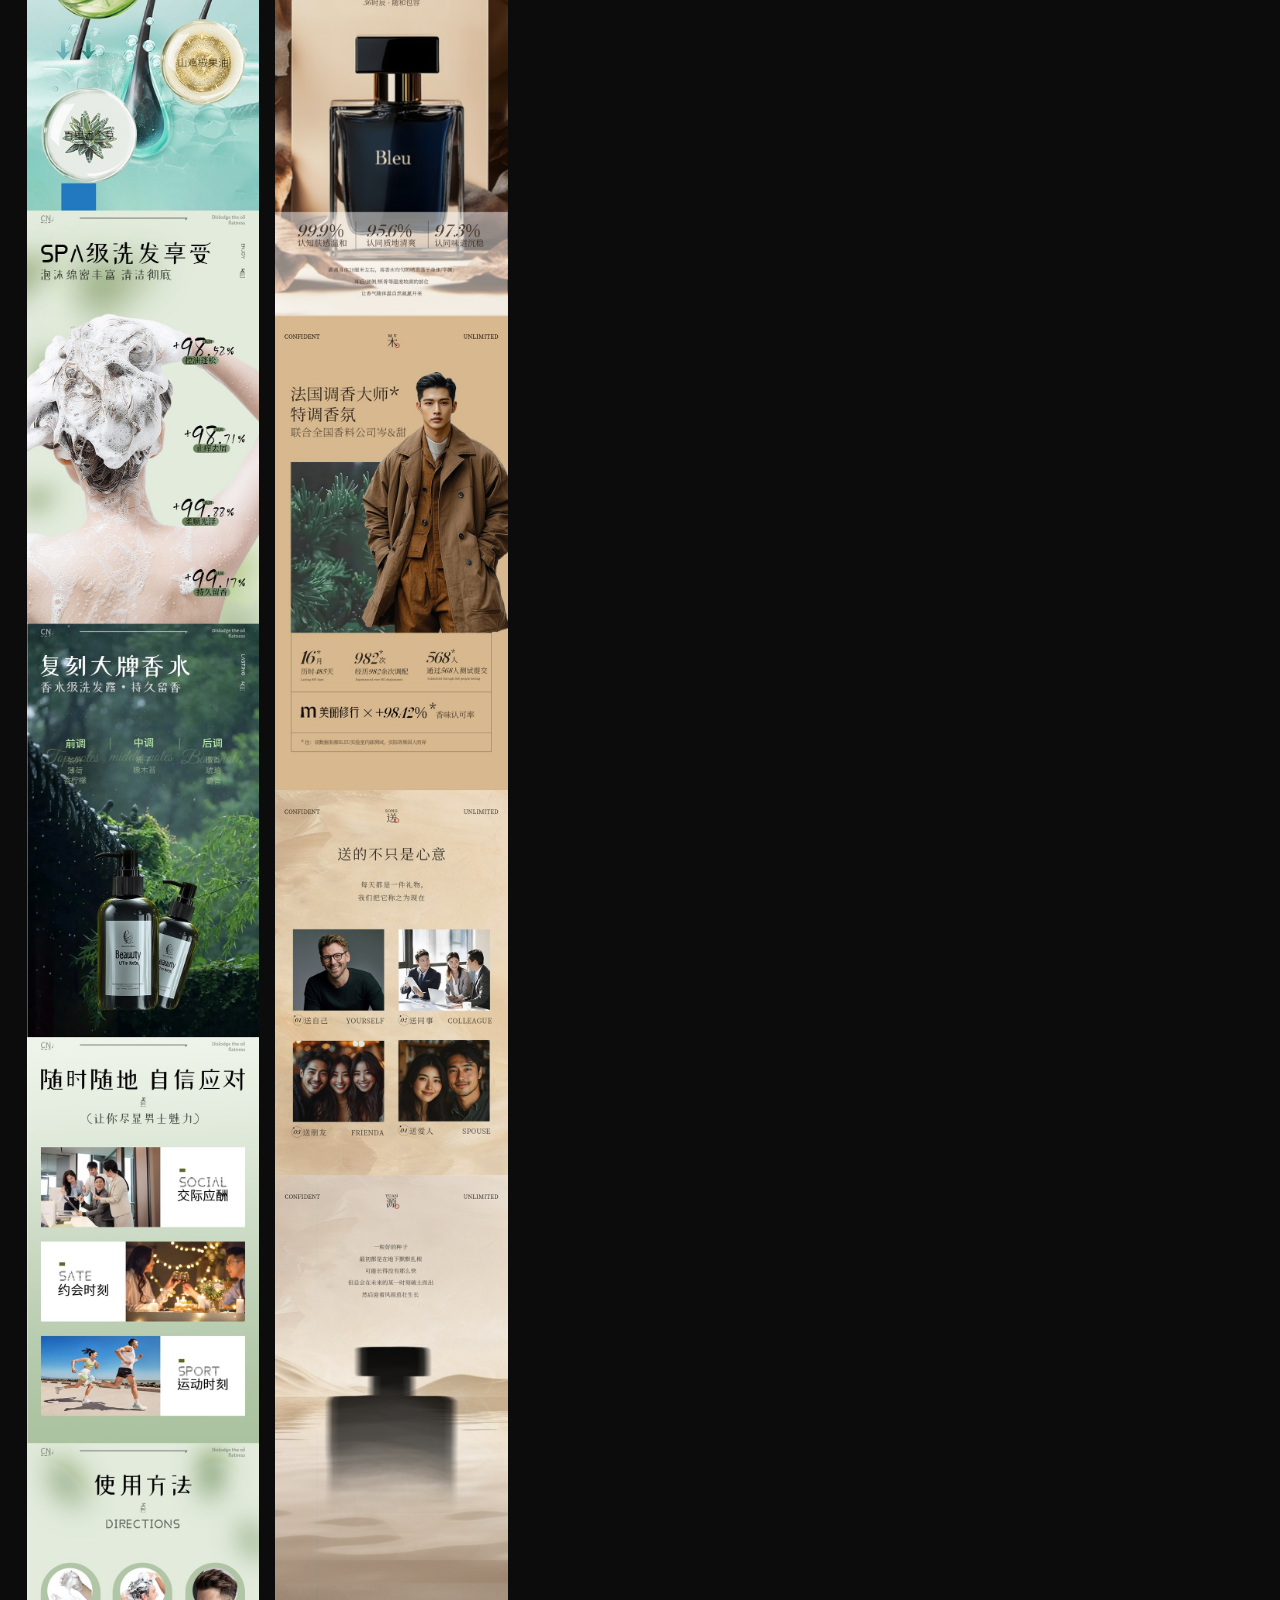
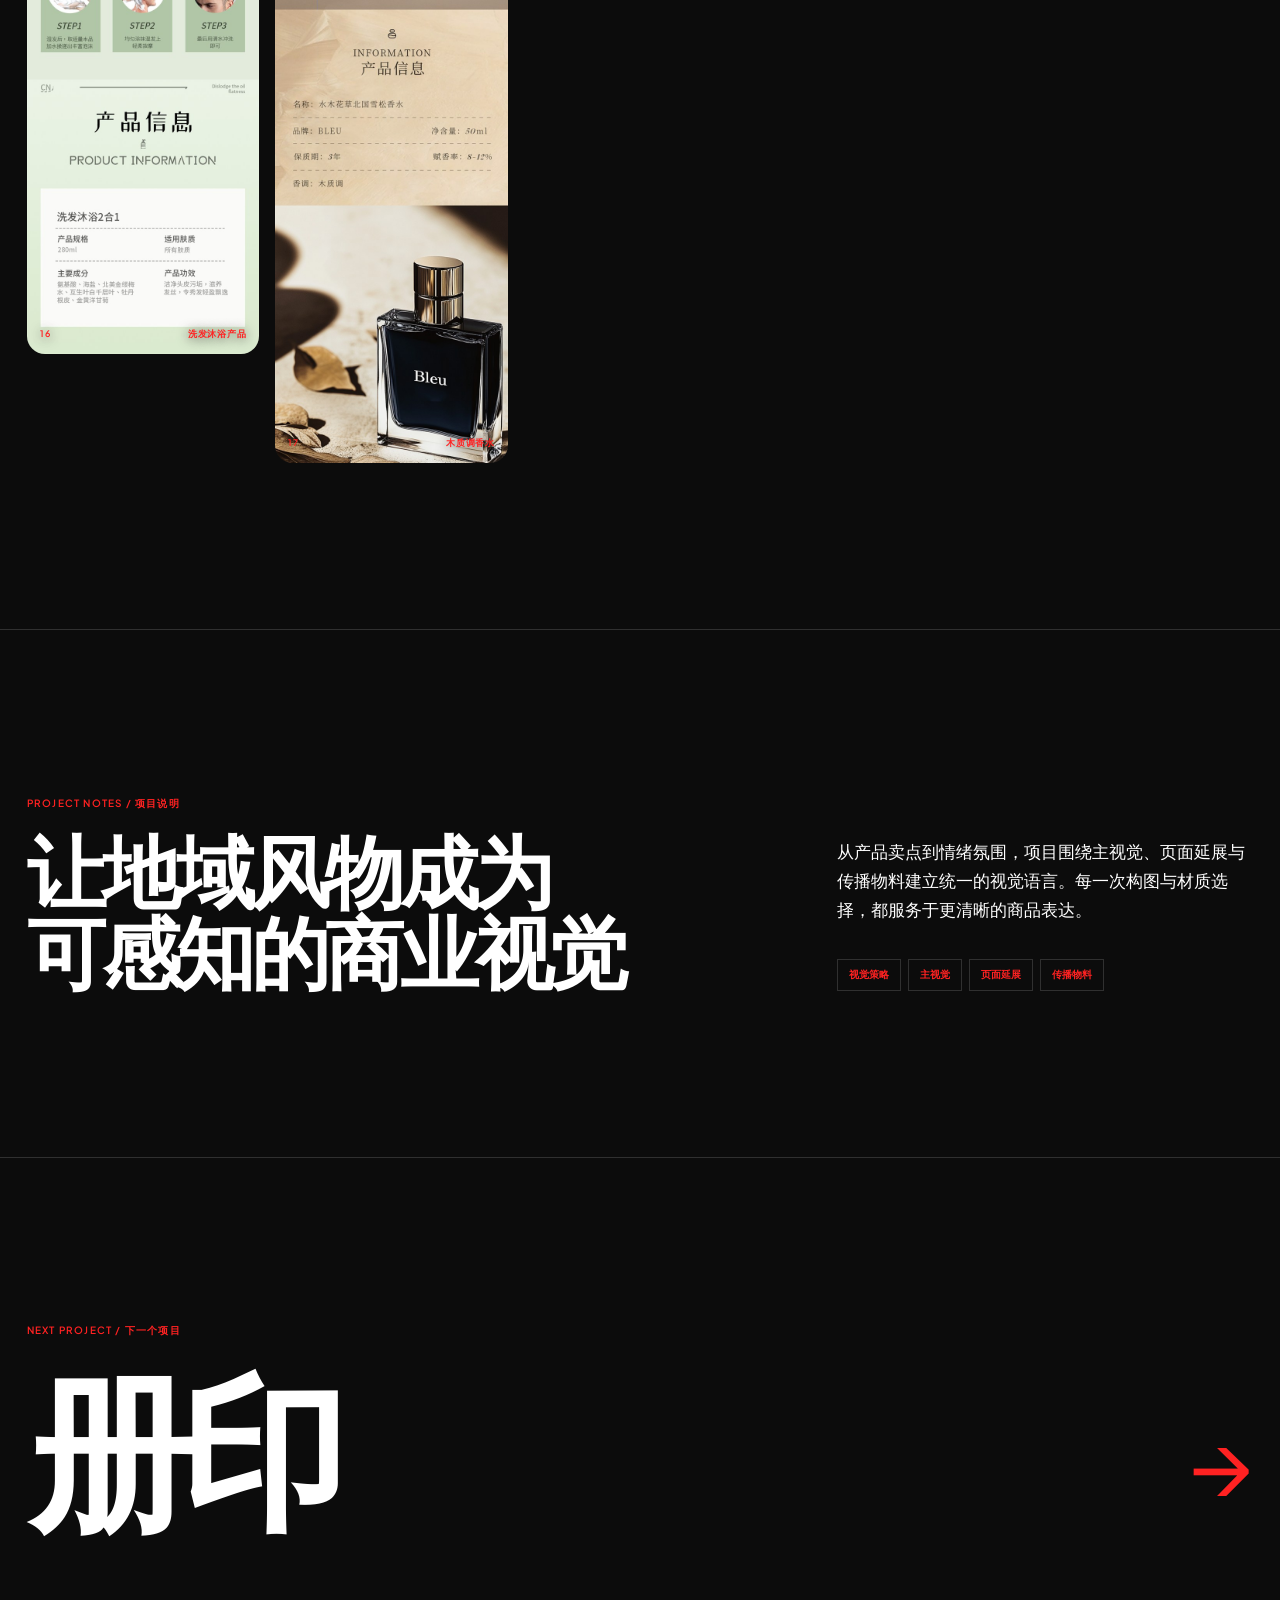
==== commit c471c891: "Add nine Fengwu ecommerce detail pages" ====
--- a/works/fengwu/index.html
+++ b/works/fengwu/index.html
@@ -41,7 +41,7 @@
       <section class="gallery-section">
         <header class="gallery-head" data-reveal>
           <div><p>SELECTED OUTPUT / 视觉呈现</p><h2>作品细节</h2></div>
-          <span>01—08</span>
+          <span>01—17</span>
         </header>
         <div class="project-gallery" data-project-gallery></div>
       </section>
--- a/works/project.css
+++ b/works/project.css
@@ -325,11 +325,29 @@
 .project-gallery--grid {
   display: grid;
   grid-template-columns: repeat(5, minmax(0, 1fr));
+  align-items: start;
   gap: 16px;
 }
 
+.project-gallery__column {
+  display: flex;
+  flex-direction: column;
+  gap: 16px;
+  min-width: 0;
+}
+
 .project-gallery--grid .gallery-card {
   margin: 0;
+}
+
+.project-gallery--full .gallery-card--image {
+  aspect-ratio: auto;
+}
+
+.project-gallery--full .gallery-card--image img {
+  height: auto;
+  object-fit: contain;
+  object-position: center;
 }
 
 .gallery-card {
@@ -664,6 +682,10 @@
     gap: 10px;
   }
 
+  .project-gallery__column {
+    gap: 10px;
+  }
+
   .gallery-card {
     margin-bottom: 10px;
     border-radius: 12px;
